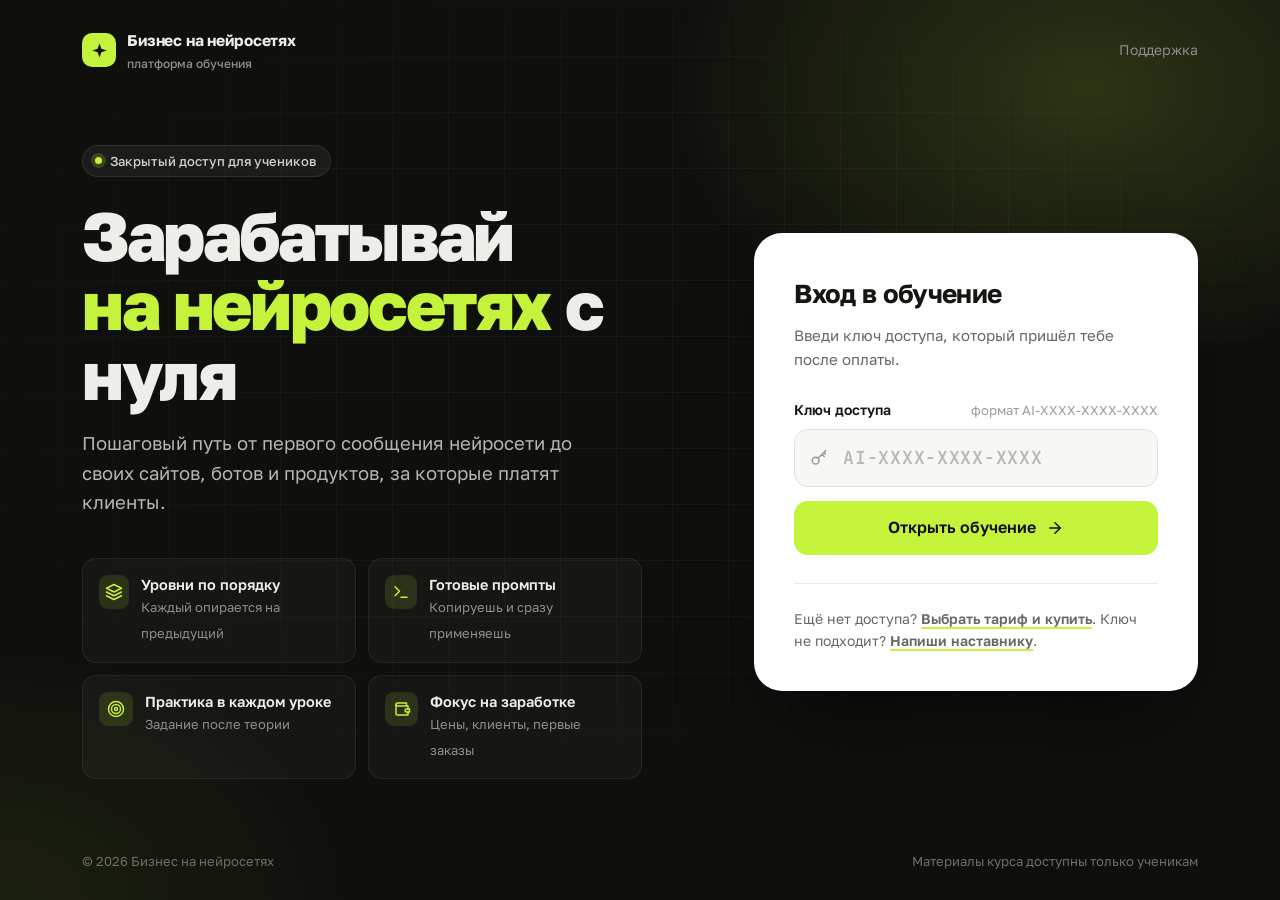
==== index.html @ 52027869 "Адрес сайта: api.ai-bizness.site, убран CNAME для GitHub Pages Co-Authored-By: Claude Sonnet 5.5 <no" ====
<!doctype html>
<html lang="ru">
<head>
<meta charset="utf-8">
<meta name="viewport" content="width=device-width, initial-scale=1, viewport-fit=cover">
<meta name="robots" content="noindex">
<meta name="description" content="Закрытая платформа обучения «Бизнес на нейросетях»">
<meta name="theme-color" content="#0F100D">
<title>Бизнес на нейросетях · обучение</title>
<link rel="icon" href="data:image/svg+xml,%3Csvg xmlns='http://www.w3.org/2000/svg' viewBox='0 0 32 32'%3E%3Crect width='32' height='32' rx='9' fill='%230F100D'/%3E%3Cpath d='M16 6l2.3 6.7L25 15l-6.7 2.3L16 24l-2.3-6.7L7 15l6.7-2.3z' fill='%23C5F23A'/%3E%3C/svg%3E">
<link rel="preconnect" href="https://fonts.googleapis.com">
<link rel="preconnect" href="https://fonts.gstatic.com" crossorigin>
<link rel="stylesheet" href="https://fonts.googleapis.com/css2?family=Golos+Text:wght@400;500;600;700;800&family=JetBrains+Mono:wght@500;700&display=swap">
<script>
  // тема до отрисовки, чтобы не было вспышки
  (function(){ var t; try { t = localStorage.getItem("theme"); } catch(e){}
    if(!t) t = matchMedia("(prefers-color-scheme: dark)").matches ? "dark" : "light";
    document.documentElement.dataset.theme = t; })();
</script>
<style>
:root{
  --bg:#F5F5F1; --surface:#FFFFFF; --surface-2:#F9F9F6; --line:#E7E6E0; --line-strong:#D3D2CA;
  --text:#151612; --muted:#676862; --faint:#9A9B94;
  --ink:#0F100D; --ink-2:#171814; --ink-3:#1F201B; --ink-line:#272822; --ink-text:#EDEEE8; --ink-muted:#8E8F88;
  --accent:#C5F23A; --accent-hover:#B4E224; --on-accent:#0F100D; --accent-soft:#EEF8CC; --accent-text:#4A6100; --bullet:#86AE0B;
  --note-bg:#FFF7DB; --note-line:#F0D36A; --note-text:#5A4300;
  --danger:#D92D20;
  --r-sm:10px; --r:14px; --r-lg:20px; --r-xl:28px;
  --shadow:0 1px 2px rgba(15,16,13,.04),0 10px 30px -12px rgba(15,16,13,.12);
  --shadow-lg:0 2px 4px rgba(15,16,13,.04),0 24px 60px -20px rgba(15,16,13,.25);
  --font:"Golos Text",system-ui,-apple-system,"Segoe UI",Roboto,sans-serif;
  --mono:"JetBrains Mono",ui-monospace,"SF Mono",Menlo,Consolas,monospace;
  --side-w:316px;
  color-scheme:light;
}
:root[data-theme="dark"]{
  --bg:#0E0F0C; --surface:#161713; --surface-2:#1B1C18; --line:#272823; --line-strong:#353630;
  --text:#ECEDE7; --muted:#A2A39B; --faint:#6F706A;
  --ink-2:#121310; --ink-3:#1A1B17;
  --accent-soft:#222A0C; --accent-text:#D2F46A; --bullet:#C5F23A;
  --note-bg:#262110; --note-line:#5C4C14; --note-text:#F0DE9C;
  --danger:#FF7B6E;
  --shadow:0 1px 2px rgba(0,0,0,.3),0 10px 30px -12px rgba(0,0,0,.5);
  --shadow-lg:0 24px 60px -20px rgba(0,0,0,.7);
  color-scheme:dark;
}
*,*::before,*::after{box-sizing:border-box}
html{-webkit-text-size-adjust:100%;scroll-behavior:smooth}
@media (prefers-reduced-motion:reduce){html{scroll-behavior:auto}*,*::before,*::after{transition:none!important;animation:none!important}}
body{margin:0;min-height:100vh;background:var(--bg);color:var(--text);font:400 16px/1.6 var(--font);-webkit-font-smoothing:antialiased;-moz-osx-font-smoothing:grayscale;text-rendering:optimizeLegibility}
a{color:inherit}
button{font:inherit;color:inherit;cursor:pointer}
svg{flex-shrink:0}
:focus-visible{outline:2px solid var(--accent);outline-offset:3px;border-radius:8px}
.hidden{display:none!important}
.sr-only{position:absolute;width:1px;height:1px;overflow:hidden;clip:rect(0 0 0 0);white-space:nowrap}

/* ---------- кнопки и чипы ---------- */
.btn{display:inline-flex;align-items:center;justify-content:center;gap:10px;min-height:48px;padding:0 22px;border-radius:12px;border:1px solid transparent;font-weight:600;font-size:15.5px;text-decoration:none;white-space:nowrap;transition:background .15s,border-color .15s,transform .15s,box-shadow .15s}
.btn:active{transform:translateY(1px)}
.btn-accent{background:var(--accent);color:var(--on-accent)}
.btn-accent:hover{background:var(--accent-hover)}
.btn-dark{background:var(--ink);color:#fff}
.btn-dark:hover{background:#25261F}
[data-theme="dark"] .btn-dark{background:var(--accent);color:var(--on-accent)}
.btn-ghost{background:transparent;border-color:var(--line-strong);color:var(--text)}
.btn-ghost:hover{border-color:var(--text)}
.btn-lg{min-height:54px;padding:0 26px;font-size:16px;border-radius:14px}
.chip{display:inline-flex;align-items:center;gap:6px;height:26px;padding:0 10px;border-radius:999px;font-size:12.5px;font-weight:600;white-space:nowrap;background:var(--surface-2);color:var(--muted);border:1px solid var(--line)}
.chip svg{width:13px;height:13px}
.chip-accent{background:var(--accent-soft);color:var(--accent-text);border-color:transparent}
.chip-dark{background:var(--ink);color:var(--ink-text);border-color:transparent}
[data-theme="dark"] .chip-dark{background:var(--ink-3);border-color:var(--line)}

/* ---------- загрузка ---------- */
.boot{position:fixed;inset:0;display:grid;place-items:center;background:var(--ink);z-index:100}
.boot-inner{display:flex;flex-direction:column;align-items:center;gap:18px;color:var(--ink-muted);font-size:14px}
.spinner{width:28px;height:28px;border-radius:50%;border:2.5px solid #2B2C26;border-top-color:var(--accent);animation:spin .8s linear infinite}
@keyframes spin{to{transform:rotate(360deg)}}

/* ---------- логотип ---------- */
.logo{display:inline-flex;align-items:center;gap:11px;text-decoration:none;color:inherit;font-weight:700;font-size:15.5px;letter-spacing:-.01em}
.logo-mark{width:34px;height:34px;border-radius:10px;background:var(--accent);color:var(--on-accent);display:grid;place-items:center}
.logo small{display:block;font-size:12px;font-weight:500;color:var(--ink-muted);letter-spacing:0;margin-top:1px}

/* ---------- вход ---------- */
.gate{min-height:100vh;min-height:100dvh;background:var(--ink);color:var(--ink-text);position:relative;overflow:hidden;display:flex;flex-direction:column}
.gate::before{content:"";position:absolute;inset:0;background:
  radial-gradient(600px 400px at 85% 10%,rgba(197,242,58,.16),transparent 70%),
  radial-gradient(500px 360px at 0% 100%,rgba(197,242,58,.07),transparent 70%);pointer-events:none}
.gate::after{content:"";position:absolute;inset:0;background-image:linear-gradient(rgba(255,255,255,.035) 1px,transparent 1px),linear-gradient(90deg,rgba(255,255,255,.035) 1px,transparent 1px);background-size:56px 56px;mask-image:radial-gradient(ellipse 80% 70% at 50% 40%,#000 30%,transparent 80%);-webkit-mask-image:radial-gradient(ellipse 80% 70% at 50% 40%,#000 30%,transparent 80%);pointer-events:none}
.gate-top,.gate-main,.gate-foot{position:relative;z-index:1;width:100%;max-width:1180px;margin:0 auto;padding-left:32px;padding-right:32px}
.gate-top{display:flex;align-items:center;justify-content:space-between;padding-top:28px}
.gate-top a.help{color:var(--ink-muted);font-size:14px;text-decoration:none}
.gate-top a.help:hover{color:var(--ink-text)}
.gate-main{flex:1;display:grid;grid-template-columns:minmax(0,1.15fr) minmax(0,.85fr);gap:72px;align-items:center;padding-top:48px;padding-bottom:48px}
.badge-live{display:inline-flex;align-items:center;gap:8px;height:32px;padding:0 14px 0 12px;border-radius:999px;background:rgba(255,255,255,.05);border:1px solid rgba(255,255,255,.09);font-size:13px;font-weight:500;color:#CFD0C9}
.badge-live i{width:7px;height:7px;border-radius:50%;background:var(--accent);box-shadow:0 0 0 4px rgba(197,242,58,.18)}
.gate h1{font-size:clamp(40px,5.6vw,68px);line-height:1.02;letter-spacing:-.035em;font-weight:800;margin:24px 0 20px}
.gate h1 em{font-style:normal;color:var(--accent)}
.gate-lead{font-size:18.5px;line-height:1.6;color:#B5B6AF;max-width:520px;margin:0 0 40px}
.features{list-style:none;margin:0;padding:0;display:grid;grid-template-columns:repeat(2,minmax(0,1fr));gap:12px;max-width:560px}
.features li{display:flex;gap:12px;align-items:flex-start;padding:16px;border-radius:var(--r);background:rgba(255,255,255,.03);border:1px solid rgba(255,255,255,.07)}
.features .fi{width:34px;height:34px;border-radius:9px;background:rgba(197,242,58,.12);color:var(--accent);display:grid;place-items:center}
.features b{display:block;font-size:14.5px;font-weight:600;color:var(--ink-text);line-height:1.35}
.features span{font-size:13px;color:var(--ink-muted);line-height:1.45}
.login-card{background:#fff;color:#151612;border-radius:var(--r-xl);padding:40px;box-shadow:0 40px 80px -30px rgba(0,0,0,.6)}
[data-theme="dark"] .login-card{background:var(--surface);color:var(--text);border:1px solid var(--line)}
.login-card h2{font-size:26px;letter-spacing:-.025em;margin:0 0 8px;font-weight:700}
.login-card > p{margin:0 0 28px;color:#676862;font-size:15px}
[data-theme="dark"] .login-card > p{color:var(--muted)}
.field-label{display:flex;justify-content:space-between;align-items:baseline;font-weight:600;font-size:14px;margin-bottom:8px}
.field-label span{font-weight:400;color:var(--faint);font-size:13px}
.key-wrap{position:relative}
.key-wrap svg{position:absolute;left:16px;top:50%;transform:translateY(-50%);color:#9A9B94;pointer-events:none}
.key-input{width:100%;height:58px;border-radius:14px;border:1.5px solid #E2E1DA;background:#F7F7F3;color:#151612;font:600 18px/1 var(--mono);letter-spacing:.04em;padding:0 16px 0 48px;text-transform:uppercase;transition:border-color .15s,box-shadow .15s,background .15s}
[data-theme="dark"] .key-input{background:var(--bg);border-color:var(--line-strong);color:var(--text)}
.key-input::placeholder{color:#B8B9B2;letter-spacing:.04em}
.key-input:focus{outline:none;border-color:#151612;background:#fff;box-shadow:0 0 0 4px rgba(197,242,58,.45)}
[data-theme="dark"] .key-input:focus{border-color:var(--accent);background:var(--bg);box-shadow:0 0 0 4px rgba(197,242,58,.15)}
.key-input[aria-invalid="true"]{border-color:var(--danger)}
.login-card .btn{width:100%;margin-top:14px}
.btn .spinner{width:18px;height:18px;border-width:2px;border-color:rgba(15,16,13,.25);border-top-color:var(--on-accent)}
.gate-error{display:flex;gap:8px;align-items:flex-start;margin-top:14px;color:var(--danger);font-size:14px;line-height:1.45}
.gate-error:empty{display:none}
.login-help{margin-top:28px;padding-top:24px;border-top:1px solid #ECEBE5;font-size:14px;color:#676862;line-height:1.55}
[data-theme="dark"] .login-help{border-color:var(--line);color:var(--muted)}
.login-help a{color:inherit;font-weight:600;text-decoration:underline;text-underline-offset:3px;text-decoration-color:var(--accent);text-decoration-thickness:2px}
.gate-foot{display:flex;justify-content:space-between;gap:16px;padding-bottom:28px;font-size:13px;color:#6E6F68}
@media (max-width:960px){
  .gate-main{display:flex;flex-direction:column;align-items:stretch;gap:0;padding-top:32px}
  .gate-intro{display:contents}
  .badge-live{align-self:flex-start}
  .gate-lead{margin-bottom:28px}
  .login-card{order:1;margin-bottom:28px}
  .features{order:2;max-width:none}
}
@media (max-width:560px){
  .gate-top,.gate-main,.gate-foot{padding-left:18px;padding-right:18px}
  .features{grid-template-columns:1fr}
  .login-card{padding:28px 22px;border-radius:22px}
  .gate-foot{flex-direction:column;gap:4px}
}

/* ---------- приложение ---------- */
.app{display:flex;min-height:100vh}
.side{width:var(--side-w);flex-shrink:0;background:var(--ink);color:var(--ink-text);position:sticky;top:0;height:100vh;height:100dvh;display:flex;flex-direction:column;border-right:1px solid transparent}
[data-theme="dark"] .side{background:var(--ink-2);border-right-color:var(--line)}
.side-top{padding:22px 20px 18px}
.side-scroll{flex:1;overflow-y:auto;padding:4px 12px 20px;scrollbar-width:thin;scrollbar-color:#2C2D27 transparent}
.side-foot{padding:14px 16px;border-top:1px solid var(--ink-line);display:flex;gap:8px}
.me{display:flex;align-items:center;gap:12px;margin-top:22px;padding:12px;border-radius:var(--r);background:rgba(255,255,255,.04);border:1px solid var(--ink-line)}
.avatar{width:40px;height:40px;border-radius:50%;background:linear-gradient(135deg,#D8F86A,#9BCB12);color:#0F100D;display:grid;place-items:center;font-weight:700;font-size:15px}
.me-name{font-weight:600;font-size:14.5px;line-height:1.3;overflow:hidden;text-overflow:ellipsis;white-space:nowrap}
.me-tariff{font-size:12.5px;color:var(--ink-muted)}
.me > div{min-width:0}
.prog{margin-top:16px;padding:0 2px}
.prog-row{display:flex;justify-content:space-between;font-size:13px;color:var(--ink-muted);margin-bottom:8px}
.prog-row b{color:var(--ink-text);font-weight:600}
.bar{height:6px;border-radius:6px;background:#262722;overflow:hidden}
.bar > span{display:block;height:100%;width:0;border-radius:6px;background:var(--accent);transition:width .5s cubic-bezier(.2,.8,.2,1)}
.side-label{font-size:11.5px;font-weight:600;letter-spacing:.08em;text-transform:uppercase;color:#6E6F68;padding:14px 10px 8px}
.lvl + .lvl{margin-top:2px}
.lvl-head{display:flex;align-items:center;gap:12px;width:100%;border:0;background:none;color:var(--ink-text);text-align:left;padding:9px 10px;border-radius:12px}
.lvl-head:hover{background:rgba(255,255,255,.04)}
.lvl-badge{width:30px;height:30px;border-radius:9px;display:grid;place-items:center;font-weight:700;font-size:14px;background:#22231E;color:var(--ink-text)}
.lvl.is-active .lvl-badge{background:var(--accent);color:var(--on-accent)}
.lvl.is-done .lvl-badge{background:rgba(197,242,58,.14);color:var(--accent)}
.lvl.is-muted .lvl-badge{color:#6E6F68}
.lvl-info{flex:1;min-width:0}
.lvl-name{display:block;font-size:14.5px;font-weight:600;line-height:1.3}
.lvl.is-muted .lvl-name{color:#A4A59E}
.lvl-meta{display:flex;align-items:center;gap:5px;font-size:12px;color:#7A7B74;margin-top:1px}
.lvl-meta svg{width:12px;height:12px}
.chev{color:#5F605A;transition:transform .2s}
.lvl.is-open .chev{transform:rotate(90deg)}
.lessons{list-style:none;margin:2px 0 8px;padding:0 0 0 25px;display:none;position:relative}
.lvl.is-open .lessons{display:block}
.lessons::before{content:"";position:absolute;left:24px;top:6px;bottom:6px;width:1px;background:var(--ink-line)}
.les{display:flex;align-items:flex-start;gap:10px;padding:8px 10px 8px 0;border-radius:10px;text-decoration:none;font-size:13.5px;line-height:1.4;color:#A4A59E;position:relative}
a.les:hover{color:var(--ink-text);background:rgba(255,255,255,.04)}
.les-ico{width:20px;height:20px;flex-shrink:0;border-radius:50%;display:grid;place-items:center;background:var(--ink);border:1.5px solid #3A3B35;margin-top:-1px;position:relative;z-index:1}
[data-theme="dark"] .les-ico{background:var(--ink-2)}
.les-ico svg{width:11px;height:11px}
.les.done .les-ico{background:var(--accent);border-color:var(--accent);color:var(--on-accent)}
.les.current{color:#fff;background:rgba(197,242,58,.09)}
.les.current .les-ico{border-color:var(--accent);box-shadow:0 0 0 3px rgba(197,242,58,.18)}
.les.current:not(.done) .les-ico::after{content:"";width:6px;height:6px;border-radius:50%;background:var(--accent)}
.les.locked .les-ico,.les.soon .les-ico{border-color:transparent;background:transparent;color:#5F605A}
.les.soon{color:#61625C;cursor:default}
.les-num{color:#6E6F68;font-variant-numeric:tabular-nums;margin-right:4px}
.les.current .les-num{color:var(--accent)}
.les small{display:block;font-size:11.5px;color:#6E6F68;margin-top:1px}
.icon-btn{display:inline-flex;align-items:center;justify-content:center;gap:8px;height:40px;padding:0 14px;border-radius:10px;border:1px solid var(--ink-line);background:none;color:#B5B6AF;font-size:13.5px;font-weight:500}
.icon-btn:hover{color:#fff;border-color:#3A3B35;background:rgba(255,255,255,.03)}
.side-foot .icon-btn:last-child{flex:1}

main{flex:1;min-width:0;display:flex;flex-direction:column}
.topbar{position:sticky;top:0;z-index:15;height:64px;display:flex;align-items:center;gap:14px;padding:0 32px;background:color-mix(in srgb,var(--bg) 82%,transparent);backdrop-filter:saturate(1.6) blur(14px);-webkit-backdrop-filter:saturate(1.6) blur(14px);border-bottom:1px solid var(--line)}
.crumbs{display:flex;align-items:center;gap:8px;font-size:14px;color:var(--muted);min-width:0;overflow:hidden;white-space:nowrap}
.crumbs a{text-decoration:none}
.crumbs a:hover{color:var(--text)}
.crumbs .sep{color:var(--line-strong)}
.crumbs .cur{color:var(--text);font-weight:600;overflow:hidden;text-overflow:ellipsis}
.top-right{margin-left:auto;display:flex;align-items:center;gap:10px}
.menu-btn{display:none;align-items:center;gap:8px;height:40px;padding:0 14px;border-radius:10px;border:1px solid var(--line-strong);background:var(--surface);font-size:14px;font-weight:600}
.top-prog{display:none;font-size:13px;color:var(--muted);font-weight:500}
.read-bar{position:absolute;left:0;bottom:-1px;height:2px;width:0;background:var(--accent);transition:width .1s linear}
.view{width:100%;max-width:880px;margin:0 auto;padding:44px 40px 96px;outline:none;animation:fade .35s ease both}
@keyframes fade{from{opacity:0;transform:translateY(6px)}to{opacity:1;transform:none}}
.scrim{position:fixed;inset:0;background:rgba(10,11,8,.55);z-index:25;backdrop-filter:blur(2px);animation:fadein .2s}
@keyframes fadein{from{opacity:0}}
@media (max-width:1000px){
  .side{position:fixed;inset:0 auto 0 0;z-index:30;width:min(var(--side-w),88vw);transform:translateX(-102%);transition:transform .28s cubic-bezier(.2,.8,.2,1);box-shadow:var(--shadow-lg)}
  .side.open{transform:none}
  .menu-btn{display:inline-flex}
  .top-prog{display:block}
  .crumbs{display:none}
  .topbar{padding:0 18px}
  .view{padding:28px 20px 80px}
}

/* ---------- главная ---------- */
.hero{position:relative;overflow:hidden;background:var(--ink);color:var(--ink-text);border-radius:var(--r-xl);padding:40px;display:grid;grid-template-columns:minmax(0,1fr) auto;gap:32px;align-items:center}
[data-theme="dark"] .hero{background:var(--surface);border:1px solid var(--line)}
.hero::before{content:"";position:absolute;right:-120px;top:-160px;width:460px;height:460px;border-radius:50%;background:radial-gradient(closest-side,rgba(197,242,58,.22),transparent);pointer-events:none}
.hero > *{position:relative}
.hero .chip{background:rgba(197,242,58,.12);color:var(--accent);border-color:transparent}
.hero h1{font-size:clamp(32px,4.4vw,46px);line-height:1.08;letter-spacing:-.035em;font-weight:800;margin:18px 0 12px}
.hero p{margin:0 0 28px;color:#B5B6AF;font-size:16.5px;max-width:480px}
[data-theme="dark"] .hero p{color:var(--muted)}
.hero-next{margin-top:14px;font-size:13.5px;color:var(--ink-muted)}
.hero-next b{color:var(--ink-text);font-weight:600}
.ring{position:relative;width:164px;height:164px}
.ring svg{transform:rotate(-90deg)}
.ring-track{stroke:#262722}
[data-theme="dark"] .ring-track{stroke:var(--line)}
.ring-val{stroke:var(--accent);transition:stroke-dashoffset .8s cubic-bezier(.2,.8,.2,1)}
.ring-txt{position:absolute;inset:0;display:grid;place-content:center;text-align:center}
.ring-txt b{font-size:38px;font-weight:800;letter-spacing:-.04em;line-height:1}
.ring-txt span{font-size:12.5px;color:var(--ink-muted);margin-top:6px}
.stats{display:grid;grid-template-columns:repeat(3,minmax(0,1fr));gap:14px;margin-top:16px}
.stat{background:var(--surface);border:1px solid var(--line);border-radius:var(--r-lg);padding:18px 20px}
.stat b{display:block;font-size:26px;font-weight:700;letter-spacing:-.03em;line-height:1.1;font-variant-numeric:tabular-nums}
.stat span{font-size:13.5px;color:var(--muted)}
.sec-head{display:flex;align-items:flex-end;justify-content:space-between;gap:16px;margin:52px 0 18px}
.sec-head h2{font-size:24px;letter-spacing:-.025em;margin:0;font-weight:700}
.sec-head p{margin:4px 0 0;color:var(--muted);font-size:14.5px}
.levels{display:grid;gap:12px}
.lcard{display:grid;grid-template-columns:auto minmax(0,1fr) auto;gap:20px;align-items:center;padding:20px 22px;border-radius:var(--r-lg);background:var(--surface);border:1px solid var(--line);text-decoration:none;color:inherit;transition:border-color .15s,box-shadow .2s,transform .2s}
a.lcard:hover{border-color:var(--line-strong);box-shadow:var(--shadow);transform:translateY(-1px)}
.lcard-num{width:52px;height:52px;border-radius:14px;display:grid;place-items:center;font-size:21px;font-weight:800;background:var(--surface-2);border:1px solid var(--line);color:var(--muted)}
.lcard.is-open .lcard-num{background:var(--ink);color:var(--accent);border-color:var(--ink)}
[data-theme="dark"] .lcard.is-open .lcard-num{background:var(--accent);color:var(--on-accent);border-color:var(--accent)}
.lcard.is-done .lcard-num{background:var(--accent-soft);color:var(--accent-text);border-color:transparent}
.lcard-top{display:flex;align-items:center;flex-wrap:wrap;gap:8px 12px}
.lcard h3{margin:0;font-size:17.5px;letter-spacing:-.015em;font-weight:700}
.lcard p{margin:3px 0 0;color:var(--muted);font-size:14.5px;line-height:1.5}
.lcard-foot{display:flex;align-items:center;gap:12px;margin-top:12px;font-size:12.5px;color:var(--faint);font-variant-numeric:tabular-nums}
.mini{flex:1;max-width:220px;height:5px;border-radius:5px;background:var(--line);overflow:hidden}
.mini span{display:block;height:100%;background:var(--accent);border-radius:5px}
.lcard-go{width:38px;height:38px;border-radius:50%;display:grid;place-items:center;border:1px solid var(--line);color:var(--muted);transition:all .15s}
a.lcard:hover .lcard-go{background:var(--ink);color:#fff;border-color:var(--ink)}
[data-theme="dark"] a.lcard:hover .lcard-go{background:var(--accent);color:var(--on-accent);border-color:var(--accent)}
.lcard.is-muted{background:transparent}
.lcard.is-muted h3{color:var(--muted)}
.upsell{margin-top:28px;display:flex;align-items:center;justify-content:space-between;gap:24px;padding:26px 28px;border-radius:var(--r-lg);background:var(--accent);color:var(--on-accent)}
.upsell h3{margin:0 0 4px;font-size:19px;letter-spacing:-.02em}
.upsell p{margin:0;font-size:14.5px;opacity:.78;max-width:520px}
.upsell .btn{background:var(--ink);color:#fff}
.upsell .btn:hover{background:#25261F}
@media (max-width:700px){
  .hero{grid-template-columns:1fr;padding:28px 24px;border-radius:22px}
  .ring{width:120px;height:120px;order:-1}
  .ring-txt b{font-size:28px}
  .hero .btn{width:100%}
  .stats{grid-template-columns:1fr 1fr 1fr;gap:8px}
  .stat{padding:14px}
  .stat b{font-size:20px}
  .stat span{font-size:12px}
  .lcard{grid-template-columns:auto minmax(0,1fr);gap:14px;padding:16px}
  .lcard-num{width:42px;height:42px;font-size:17px;border-radius:12px}
  .lcard-go{display:none}
  .upsell{flex-direction:column;align-items:flex-start;padding:22px}
}

/* ---------- урок ---------- */
.l-head{margin-bottom:40px;padding-bottom:32px;border-bottom:1px solid var(--line)}
.l-kicker{display:flex;flex-wrap:wrap;align-items:center;gap:10px;font-size:14px;color:var(--muted)}
.l-num{display:inline-flex;align-items:center;height:30px;padding:0 12px;border-radius:8px;background:var(--ink);color:var(--accent);font:700 14px/1 var(--mono);letter-spacing:.02em}
[data-theme="dark"] .l-num{background:var(--accent);color:var(--on-accent)}
.l-head h1{font-size:clamp(32px,4.6vw,50px);line-height:1.08;letter-spacing:-.035em;font-weight:800;margin:18px 0 20px;text-wrap:balance}
.l-meta{display:flex;flex-wrap:wrap;gap:8px}
.prose{font-size:17.5px;line-height:1.75;color:var(--text)}
.prose > p{margin:0 0 20px}
.prose > p:first-child{font-size:20px;line-height:1.6;color:var(--text);letter-spacing:-.005em}
.prose h2{font-size:25px;line-height:1.3;letter-spacing:-.025em;font-weight:700;margin:52px 0 16px}
.prose b,.prose strong{font-weight:650}
.prose ul:not(.prices),.prose ol{list-style:none;margin:0 0 22px;padding:0}
.prose ul:not(.prices) > li{position:relative;padding-left:28px;margin:0 0 10px}
.prose ul:not(.prices) > li::before{content:"";position:absolute;left:8px;top:.72em;width:7px;height:7px;border-radius:50%;background:var(--bullet)}
.prose ol{counter-reset:o}
.prose ol > li{position:relative;padding-left:42px;margin:0 0 12px;counter-increment:o;min-height:28px}
.prose ol > li::before{content:counter(o);position:absolute;left:0;top:1px;width:28px;height:28px;border-radius:8px;display:grid;place-items:center;background:var(--surface);border:1px solid var(--line);font-size:13px;font-weight:700;line-height:1;color:var(--text)}
.prose .prompt{background:var(--surface);border:1px solid var(--line);border-radius:var(--r-lg);margin:0 0 20px;overflow:hidden;box-shadow:0 1px 2px rgba(15,16,13,.03)}
.prose .prompt-top{display:flex;justify-content:space-between;align-items:center;gap:12px;padding:10px 12px 10px 18px;background:var(--surface-2);border-bottom:1px solid var(--line)}
.prose .prompt-label{display:inline-flex;align-items:center;gap:8px;font-size:13px;font-weight:600;color:var(--muted);text-transform:uppercase;letter-spacing:.06em}
.prose .prompt-label::before{content:"";width:8px;height:8px;border-radius:2px;background:var(--accent);box-shadow:0 0 0 3px var(--accent-soft)}
.prose .copy{display:inline-flex;align-items:center;gap:6px;height:32px;padding:0 12px;border-radius:8px;border:1px solid var(--line);background:var(--surface);font-size:13px;font-weight:600;color:var(--text);transition:border-color .15s}
.prose .copy:hover{border-color:var(--text)}
.prose .copy::before{content:"";width:14px;height:14px;background:currentColor;-webkit-mask:var(--i-copy) center/contain no-repeat;mask:var(--i-copy) center/contain no-repeat}
.prose .prompt-text{margin:0;padding:18px 20px;font-size:16.5px;line-height:1.65;font-weight:500}
:root{--i-copy:url("data:image/svg+xml,%3Csvg xmlns='http://www.w3.org/2000/svg' viewBox='0 0 24 24' fill='none' stroke='%23000' stroke-width='2' stroke-linecap='round' stroke-linejoin='round'%3E%3Crect x='9' y='9' width='12' height='12' rx='2'/%3E%3Cpath d='M5 15H4a2 2 0 0 1-2-2V4a2 2 0 0 1 2-2h9a2 2 0 0 1 2 2v1'/%3E%3C/svg%3E");
  --i-bulb:url("data:image/svg+xml,%3Csvg xmlns='http://www.w3.org/2000/svg' viewBox='0 0 24 24' fill='none' stroke='%23000' stroke-width='2' stroke-linecap='round' stroke-linejoin='round'%3E%3Cpath d='M9 18h6M10 22h4M12 2a7 7 0 0 0-4 12.7c.6.5 1 1.2 1 2.3h6c0-1.1.4-1.8 1-2.3A7 7 0 0 0 12 2z'/%3E%3C/svg%3E");
  --i-target:url("data:image/svg+xml,%3Csvg xmlns='http://www.w3.org/2000/svg' viewBox='0 0 24 24' fill='none' stroke='%23000' stroke-width='2' stroke-linecap='round' stroke-linejoin='round'%3E%3Ccircle cx='12' cy='12' r='10'/%3E%3Ccircle cx='12' cy='12' r='6'/%3E%3Ccircle cx='12' cy='12' r='2'/%3E%3C/svg%3E");
  --i-list:url("data:image/svg+xml,%3Csvg xmlns='http://www.w3.org/2000/svg' viewBox='0 0 24 24' fill='none' stroke='%23000' stroke-width='2' stroke-linecap='round' stroke-linejoin='round'%3E%3Cpath d='M9 11l3 3L22 4'/%3E%3Cpath d='M21 12v7a2 2 0 0 1-2 2H5a2 2 0 0 1-2-2V5a2 2 0 0 1 2-2h11'/%3E%3C/svg%3E")}
.prose .note{position:relative;background:var(--note-bg);color:var(--note-text);border:1px solid var(--note-line);border-radius:var(--r);padding:16px 20px 16px 52px;margin:0 0 22px;font-size:16px;line-height:1.6}
.prose .note::before{content:"";position:absolute;left:18px;top:18px;width:20px;height:20px;background:currentColor;-webkit-mask:var(--i-bulb) center/contain no-repeat;mask:var(--i-bulb) center/contain no-repeat}
.prose .note p:last-child{margin-bottom:0}
.prose .summary{background:var(--surface);border:1px solid var(--line);border-radius:var(--r-lg);padding:26px 28px;margin:44px 0 0;box-shadow:inset 4px 0 0 var(--accent)}
.prose .summary h2,.prose .task h2{display:flex;align-items:center;gap:10px;margin:0 0 14px;font-size:20px}
.prose .summary h2::before,.prose .task h2::before{content:"";width:22px;height:22px;background:currentColor;-webkit-mask:var(--i-list) center/contain no-repeat;mask:var(--i-list) center/contain no-repeat}
.prose .summary > :last-child{margin-bottom:0}
.prose .task{background:var(--ink);color:#E6E7E1;border-radius:var(--r-lg);padding:28px 30px;margin:44px 0 0;position:relative;overflow:hidden}
[data-theme="dark"] .prose .task{background:var(--surface);border:1px solid var(--line)}
.prose .task::after{content:"";position:absolute;right:-60px;bottom:-80px;width:220px;height:220px;border-radius:50%;background:radial-gradient(closest-side,rgba(197,242,58,.16),transparent);pointer-events:none}
.prose .task h2{color:var(--accent)}
.prose .task h2::before{-webkit-mask-image:var(--i-target);mask-image:var(--i-target)}
.prose .task p{margin:0;font-size:16.5px;position:relative}
.prose .task p + p{margin-top:12px}
.prose .prices{list-style:none;padding:0;margin:0 0 20px;background:var(--surface);border:1px solid var(--line);border-radius:var(--r-lg);overflow:hidden}
.prose .prices li{display:flex;justify-content:space-between;align-items:center;gap:16px;padding:14px 20px;margin:0;font-size:16px}
.prose .prices li + li{border-top:1px solid var(--line)}
.prose .prices b{font-weight:700;font-size:16.5px;white-space:nowrap;font-variant-numeric:tabular-nums;letter-spacing:-.01em}
.prose .total{display:flex;justify-content:space-between;align-items:center;gap:16px;background:var(--accent);color:var(--on-accent);border-radius:var(--r-lg);padding:18px 22px;margin:-8px 0 22px;font-weight:600}
.prose .total b{font-size:28px;font-weight:800;letter-spacing:-.03em;white-space:nowrap}
.prose .intro{background:var(--surface);border:1px solid var(--line);border-radius:var(--r);padding:16px 20px;margin:0 0 28px;font-size:16px;line-height:1.6;color:var(--muted)}
.prose .intro b{color:var(--text)}
.prose a{color:inherit;text-decoration:underline;text-decoration-color:var(--bullet);text-decoration-thickness:2px;text-underline-offset:3px}
.prose a:hover{text-decoration-color:var(--text)}
.prose li > ul,.prose li > ol{margin:10px 0 0}
.prose .shot:not(.ok){display:none}
.prose .shot{margin:8px 0 24px;border:1px solid var(--line);border-radius:var(--r-lg);overflow:hidden;background:var(--surface)}
.prose .shot img{display:block;width:100%;height:auto}
.prose .shot figcaption{padding:10px 16px;font-size:13.5px;color:var(--muted);border-top:1px solid var(--line)}
.prose .tbl{overflow-x:auto;margin:0 0 22px;border:1px solid var(--line);border-radius:var(--r-lg);background:var(--surface)}
.prose .tbl table{width:100%;border-collapse:collapse;font-size:15.5px}
.prose .tbl th,.prose .tbl td{text-align:left;padding:12px 16px;border-bottom:1px solid var(--line);vertical-align:top}
.prose .tbl th{font-size:13px;font-weight:600;color:var(--muted);text-transform:uppercase;letter-spacing:.05em;background:var(--surface-2)}
.prose .tbl tr:last-child td{border-bottom:0}
.prose .tbl td:last-child{white-space:nowrap;font-weight:700}
.prose .material{display:flex;align-items:center;gap:16px;margin:36px 0 0;padding:18px 20px;border-radius:var(--r-lg);background:var(--accent-soft);border:1px solid transparent}
[data-theme="dark"] .prose .material{border-color:#34401A}
.prose .material-ico{width:44px;height:44px;flex-shrink:0;border-radius:12px;background:var(--accent);color:var(--on-accent);display:grid;place-items:center}
.prose .material-ico::before{content:"";width:20px;height:20px;background:currentColor;-webkit-mask:var(--i-dl) center/contain no-repeat;mask:var(--i-dl) center/contain no-repeat}
.prose .material-info{flex:1;min-width:0}
.prose .material-info b{display:block;font-size:16px;line-height:1.35}
.prose .material-info span{display:block;font-size:14px;line-height:1.5;color:var(--muted);margin-top:2px}
.prose .dl{flex-shrink:0;height:42px;padding:0 18px;border-radius:10px;border:0;background:var(--ink);color:#fff;font-size:14.5px;font-weight:600}
.prose .dl:hover{background:#25261F}
[data-theme="dark"] .prose .dl{background:var(--accent);color:var(--on-accent)}
.prose .dl:disabled{opacity:.6;cursor:wait}
.prose .material + .task{margin-top:14px}
:root{--i-dl:url("data:image/svg+xml,%3Csvg xmlns='http://www.w3.org/2000/svg' viewBox='0 0 24 24' fill='none' stroke='%23000' stroke-width='2' stroke-linecap='round' stroke-linejoin='round'%3E%3Cpath d='M21 15v4a2 2 0 0 1-2 2H5a2 2 0 0 1-2-2v-4'/%3E%3Cpolyline points='7 10 12 15 17 10'/%3E%3Cline x1='12' y1='15' x2='12' y2='3'/%3E%3C/svg%3E")}
@media (max-width:600px){
  .prose .material{flex-wrap:wrap}
  .prose .dl{width:100%}
}
.l-done{margin-top:56px;display:flex;align-items:center;justify-content:space-between;gap:20px;padding:24px 26px;border-radius:var(--r-lg);background:var(--surface);border:1px solid var(--line)}
.l-done h3{margin:0 0 2px;font-size:17px;letter-spacing:-.015em}
.l-done p{margin:0;color:var(--muted);font-size:14.5px}
.done-btn[aria-pressed="true"]{background:var(--accent-soft);color:var(--accent-text);border-color:transparent}
.pager{display:grid;grid-template-columns:1fr 1fr;gap:12px;margin-top:14px}
.pager a{display:flex;flex-direction:column;gap:4px;padding:18px 20px;border-radius:var(--r-lg);border:1px solid var(--line);text-decoration:none;transition:border-color .15s,box-shadow .2s}
.pager a:hover{border-color:var(--line-strong);box-shadow:var(--shadow)}
.pager small{display:flex;align-items:center;gap:6px;font-size:13px;color:var(--muted)}
.pager span{font-weight:600;font-size:15.5px;line-height:1.4;letter-spacing:-.01em}
.pager .next{text-align:right;align-items:flex-end;grid-column:2}
.pager .next.primary{background:var(--ink);border-color:var(--ink);color:#fff}
.pager .next.primary small{color:var(--accent)}
[data-theme="dark"] .pager .next.primary{background:var(--accent);border-color:var(--accent);color:var(--on-accent)}
[data-theme="dark"] .pager .next.primary small{color:var(--on-accent);opacity:.7}
@media (max-width:600px){
  .prose{font-size:17px}
  .prose > p:first-child{font-size:18.5px}
  .prose h2{font-size:22px;margin-top:40px}
  .prose .task,.prose .summary{padding:22px}
  .prose .prices li{padding:12px 16px;font-size:15px}
  .prose .total b{font-size:23px}
  .l-done{flex-direction:column;align-items:stretch}
  .pager{grid-template-columns:1fr}
  .pager .next{grid-column:auto;order:-1}
}

/* ---------- закрытый урок ---------- */
.locked{max-width:620px;margin:24px auto 0;text-align:center}
.locked-ico{width:72px;height:72px;border-radius:22px;margin:0 auto 24px;display:grid;place-items:center;background:var(--ink);color:var(--accent);box-shadow:0 20px 40px -18px rgba(15,16,13,.5)}
[data-theme="dark"] .locked-ico{background:var(--surface);border:1px solid var(--line)}
.locked h1{font-size:clamp(28px,4vw,38px);line-height:1.12;letter-spacing:-.03em;margin:14px 0 14px;font-weight:800;text-wrap:balance}
.locked > p{color:var(--muted);font-size:16.5px;margin:0 auto 28px;max-width:500px}
.locked-list{text-align:left;background:var(--surface);border:1px solid var(--line);border-radius:var(--r-lg);padding:22px 24px;margin:0 0 28px}
.locked-list h4{margin:0 0 12px;font-size:13px;text-transform:uppercase;letter-spacing:.07em;color:var(--muted);font-weight:600}
.locked-list ul{list-style:none;margin:0;padding:0;display:grid;gap:10px}
.locked-list li{display:flex;gap:10px;align-items:flex-start;font-size:15px;line-height:1.45}
.locked-list li svg{color:var(--bullet);margin-top:3px}
.locked-actions{display:flex;justify-content:center;flex-wrap:wrap;gap:10px}

/* ---------- окно повышения тарифа ---------- */
.modal{position:fixed;inset:0;z-index:50;display:grid;place-items:center;padding:20px;background:rgba(10,11,8,.6);backdrop-filter:blur(3px);animation:fadein .2s}
.modal-box{position:relative;width:100%;max-width:520px;max-height:calc(100dvh - 40px);overflow-y:auto;background:var(--surface);color:var(--text);border:1px solid var(--line);border-radius:var(--r-xl);padding:32px;box-shadow:var(--shadow-lg);animation:pop .25s cubic-bezier(.2,.8,.2,1)}
@keyframes pop{from{opacity:0;transform:translateY(10px) scale(.98)}}
.modal-x{position:absolute;right:16px;top:16px;width:36px;height:36px;border-radius:10px;border:1px solid var(--line);background:var(--surface);color:var(--muted);display:grid;place-items:center}
.modal-x:hover{color:var(--text);border-color:var(--line-strong)}
.modal-box h2{font-size:26px;letter-spacing:-.03em;margin:14px 0 8px;font-weight:800}
.modal-lead{margin:0 0 22px;color:var(--muted);font-size:15px}
.up-list{display:grid;gap:10px}
.up-opt{position:relative;display:flex;align-items:center;gap:14px;padding:16px 18px;border-radius:16px;border:1.5px solid var(--line);cursor:pointer;transition:border-color .15s,background .15s}
.up-opt:hover{border-color:var(--line-strong)}
.up-opt input{position:absolute;opacity:0;pointer-events:none}
.up-radio{width:20px;height:20px;border-radius:50%;border:1.5px solid var(--line-strong);display:grid;place-items:center;flex-shrink:0}
.up-opt:has(input:checked){border-color:var(--text);background:var(--surface-2)}
.up-opt:has(input:checked) .up-radio{border-color:var(--text);background:var(--text)}
.up-opt:has(input:checked) .up-radio::after{content:"";width:7px;height:7px;border-radius:50%;background:var(--surface)}
.up-opt:has(input:focus-visible){outline:2px solid var(--accent);outline-offset:2px}
.up-info{flex:1;min-width:0}
.up-info b{display:block;font-size:16px}
.up-info span{display:block;font-size:13.5px;color:var(--muted);line-height:1.45}
.up-price{text-align:right;white-space:nowrap}
.up-price b{display:block;font-size:17px;letter-spacing:-.01em}
.up-price span{font-size:12.5px;color:var(--faint)}
.up-total{display:flex;justify-content:space-between;align-items:center;margin:20px 0 16px;padding:16px 20px;border-radius:16px;background:var(--accent);color:var(--on-accent);font-weight:600}
.up-total b{font-size:28px;font-weight:800;letter-spacing:-.03em}
.up-pay{width:100%}
.up-note{margin:14px 0 0;font-size:13px;line-height:1.55;color:var(--muted);text-align:center}
@media (max-width:560px){.modal{padding:0;place-items:end stretch}.modal-box{border-radius:22px 22px 0 0;padding:26px 20px calc(20px + env(safe-area-inset-bottom,0px));max-height:92dvh}}

/* ---------- уведомление ---------- */
.toast{position:fixed;left:50%;bottom:calc(24px + env(safe-area-inset-bottom,0px));transform:translate(-50%,12px);display:flex;align-items:center;gap:10px;background:var(--ink);color:#fff;padding:12px 18px 12px 14px;border-radius:12px;font-size:14.5px;font-weight:500;box-shadow:var(--shadow-lg);opacity:0;pointer-events:none;transition:opacity .2s,transform .2s;z-index:60}
[data-theme="dark"] .toast{background:#24251F;border:1px solid var(--line-strong)}
.toast.show{opacity:1;transform:translate(-50%,0)}
.toast i{width:22px;height:22px;border-radius:50%;background:var(--accent);color:var(--on-accent);display:grid;place-items:center}
</style>
<script src="config.js?v=10"></script>
</head>
<body>

<div class="boot" id="boot"><div class="boot-inner"><div class="spinner"></div>Загружаем обучение…</div></div>

<section class="gate hidden" id="gate">
  <header class="gate-top">
    <div class="logo"><span class="logo-mark" data-icon="spark"></span><span>Бизнес на нейросетях<small>платформа обучения</small></span></div>
    <a class="help contact-link" href="#" target="_blank" rel="noopener">Поддержка</a>
  </header>
  <div class="gate-main">
    <div class="gate-intro">
      <span class="badge-live"><i></i>Закрытый доступ для учеников</span>
      <h1>Зарабатывай <em>на&nbsp;нейросетях</em> с нуля</h1>
      <p class="gate-lead">Пошаговый путь от первого сообщения нейросети до своих сайтов, ботов и продуктов, за которые платят клиенты.</p>
      <ul class="features">
        <li><span class="fi" data-icon="layers"></span><div><b>Уровни по порядку</b><span>Каждый опирается на предыдущий</span></div></li>
        <li><span class="fi" data-icon="terminal"></span><div><b>Готовые промпты</b><span>Копируешь и сразу применяешь</span></div></li>
        <li><span class="fi" data-icon="target"></span><div><b>Практика в каждом уроке</b><span>Задание после теории</span></div></li>
        <li><span class="fi" data-icon="wallet"></span><div><b>Фокус на заработке</b><span>Цены, клиенты, первые заказы</span></div></li>
      </ul>
    </div>
    <div class="login-card">
      <h2>Вход в обучение</h2>
      <p>Введи ключ доступа, который пришёл тебе после оплаты.</p>
      <form id="keyForm" novalidate>
        <label class="field-label" for="keyInput">Ключ доступа <span>формат AI-XXXX-XXXX-XXXX</span></label>
        <div class="key-wrap">
          <span data-icon="key"></span>
          <input class="key-input" id="keyInput" autocomplete="off" autocapitalize="characters" spellcheck="false" placeholder="AI-XXXX-XXXX-XXXX" maxlength="40" aria-describedby="gateError">
        </div>
        <button class="btn btn-accent btn-lg" id="keyBtn" type="submit">Открыть обучение</button>
        <div class="gate-error" id="gateError" role="alert"></div>
      </form>
      <div class="login-help">Ещё нет доступа? <a href="buy.html">Выбрать тариф и купить</a>. Ключ не подходит? <a class="contact-link" href="#" target="_blank" rel="noopener">Напиши наставнику</a>.</div>
    </div>
  </div>
  <footer class="gate-foot"><span>© <span id="year"></span> Бизнес на нейросетях</span><span>Материалы курса доступны только ученикам</span></footer>
</section>

<div class="app hidden" id="app">
  <aside class="side" id="side" aria-label="Программа курса">
    <div class="side-top">
      <a class="logo" href="#"><span class="logo-mark" data-icon="spark"></span><span>Бизнес на нейросетях<small>платформа обучения</small></span></a>
      <div class="me"><span class="avatar" id="avatar"></span><div><div class="me-name" id="meName"></div><div class="me-tariff" id="meTariff"></div></div></div>
      <div class="prog"><div class="prog-row"><span>Прогресс курса</span><b id="progText"></b></div><div class="bar"><span id="progBar"></span></div></div>
    </div>
    <div class="side-scroll">
      <div class="side-label">Программа</div>
      <nav id="nav"></nav>
    </div>
    <div class="side-foot">
      <button class="icon-btn theme-btn" type="button" aria-label="Сменить тему"></button>
      <button class="icon-btn" id="logoutBtn" type="button"><span data-icon="logout"></span>Выйти</button>
    </div>
  </aside>
  <main>
    <div class="topbar">
      <button class="menu-btn" id="menuBtn" aria-controls="side" aria-expanded="false"><span data-icon="menu"></span>Уроки</button>
      <nav class="crumbs" id="crumbs" aria-label="Навигация"></nav>
      <div class="top-right"><span class="top-prog" id="topProg"></span></div>
      <div class="read-bar" id="readBar"></div>
    </div>
    <div class="view" id="view" tabindex="-1"></div>
  </main>
</div>
<div class="modal hidden" id="upModal" role="dialog" aria-modal="true" aria-labelledby="upTitle">
  <div class="modal-box">
    <button class="modal-x" type="button" data-close aria-label="Закрыть"></button>
    <span class="chip chip-accent" id="upNow"></span>
    <h2 id="upTitle">Повышение тарифа</h2>
    <p class="modal-lead">Выбери тариф. Ты доплачиваешь только разницу, ключ остаётся тем же.</p>
    <div class="up-list" id="upList" role="radiogroup" aria-label="Новый тариф"></div>
    <div class="up-total"><span>К доплате</span><b id="upSum"></b></div>
    <a class="btn btn-accent btn-lg up-pay" id="upPay" href="#" target="_blank" rel="noopener"></a>
    <p class="up-note">Откроется чат с наставником в Telegram с готовым сообщением. Отправь его и оплати доплату по реквизитам наставника: уроки откроются сразу после подтверждения.</p>
  </div>
</div>
<div class="toast" id="toast" role="status" aria-live="polite"></div>

<script>
const API = (window.CONFIG && CONFIG.API_URL || "").replace(/\/$/, "");
const CONTACT = (window.CONFIG && CONFIG.CONTACT_URL) || "#";
const $ = id => document.getElementById(id);
const store = {
  get(k){ try { return localStorage.getItem(k); } catch(e){ return null; } },
  set(k,v){ try { localStorage.setItem(k,v); } catch(e){} },
  del(k){ try { localStorage.removeItem(k); } catch(e){} }
};
const esc = s => String(s ?? "").replace(/[&<>"']/g, c => ({"&":"&amp;","<":"&lt;",">":"&gt;",'"':"&quot;","'":"&#39;"}[c]));

// ---------- иконки ----------
const P = {
  spark:'<path d="M12 2l2.6 7.4L22 12l-7.4 2.6L12 22l-2.6-7.4L2 12l7.4-2.6z" fill="currentColor" stroke="none"/>',
  check:'<polyline points="20 6 9 17 4 12"/>',
  lock:'<rect x="4" y="11" width="16" height="10" rx="2"/><path d="M8 11V7a4 4 0 0 1 8 0v4"/>',
  clock:'<circle cx="12" cy="12" r="9"/><polyline points="12 7 12 12 15 14"/>',
  right:'<line x1="5" y1="12" x2="19" y2="12"/><polyline points="12 5 19 12 12 19"/>',
  left:'<line x1="19" y1="12" x2="5" y2="12"/><polyline points="12 19 5 12 12 5"/>',
  chev:'<polyline points="9 6 15 12 9 18"/>',
  menu:'<line x1="4" y1="7" x2="20" y2="7"/><line x1="4" y1="12" x2="20" y2="12"/><line x1="4" y1="17" x2="14" y2="17"/>',
  logout:'<path d="M9 21H5a2 2 0 0 1-2-2V5a2 2 0 0 1 2-2h4"/><polyline points="16 17 21 12 16 7"/><line x1="21" y1="12" x2="9" y2="12"/>',
  sun:'<circle cx="12" cy="12" r="4"/><path d="M12 2v2M12 20v2M4.9 4.9l1.4 1.4M17.7 17.7l1.4 1.4M2 12h2M20 12h2M4.9 19.1l1.4-1.4M17.7 6.3l1.4-1.4"/>',
  moon:'<path d="M21 12.8A9 9 0 1 1 11.2 3a7 7 0 0 0 9.8 9.8z"/>',
  key:'<circle cx="7.5" cy="15.5" r="4.5"/><path d="M10.7 12.3L21 2M16 7l3 3M18.5 4.5l2 2"/>',
  layers:'<polygon points="12 2 2 7 12 12 22 7 12 2"/><polyline points="2 17 12 22 22 17"/><polyline points="2 12 12 17 22 12"/>',
  terminal:'<polyline points="4 17 10 11 4 5"/><line x1="12" y1="19" x2="20" y2="19"/>',
  target:'<circle cx="12" cy="12" r="10"/><circle cx="12" cy="12" r="6"/><circle cx="12" cy="12" r="2"/>',
  wallet:'<path d="M20 12V8H6a2 2 0 0 1 0-4h12v4"/><path d="M4 6v12a2 2 0 0 0 2 2h14v-4"/><path d="M18 12a2 2 0 0 0 0 4h4v-4z"/>',
  book:'<path d="M2 4h6a4 4 0 0 1 4 4v13a3 3 0 0 0-3-3H2z"/><path d="M22 4h-6a4 4 0 0 0-4 4v13a3 3 0 0 1 3-3h7z"/>',
  alert:'<circle cx="12" cy="12" r="10"/><line x1="12" y1="8" x2="12" y2="12"/><line x1="12" y1="16" x2="12.01" y2="16"/>',
  ext:'<path d="M18 13v6a2 2 0 0 1-2 2H5a2 2 0 0 1-2-2V8a2 2 0 0 1 2-2h6"/><polyline points="15 3 21 3 21 9"/><line x1="10" y1="14" x2="21" y2="3"/>'
};
const icon = (n, s = 16) => `<svg width="${s}" height="${s}" viewBox="0 0 24 24" fill="none" stroke="currentColor" stroke-width="2" stroke-linecap="round" stroke-linejoin="round" aria-hidden="true">${P[n]}</svg>`;
document.querySelectorAll("[data-icon]").forEach(el => el.innerHTML = icon(el.dataset.icon, el.classList.contains("logo-mark") ? 17 : 18));
document.querySelectorAll(".contact-link").forEach(a => a.href = CONTACT);
$("year").textContent = new Date().getFullYear();

// ---------- тема ----------
function paintTheme(){
  const dark = document.documentElement.dataset.theme === "dark";
  document.querySelectorAll(".theme-btn").forEach(b => { b.innerHTML = icon(dark ? "sun" : "moon", 17); b.title = dark ? "Светлая тема" : "Тёмная тема"; });
}
document.addEventListener("click", e => {
  if(!e.target.closest(".theme-btn")) return;
  const t = document.documentElement.dataset.theme === "dark" ? "light" : "dark";
  document.documentElement.dataset.theme = t; store.set("theme", t); paintTheme();
});
paintTheme();

// ---------- данные ----------
let ME = null, KEY = "", LEVELS = [], OPEN = [], ALL = [], done = {}, doneKey = "", expanded = new Set();
const num = id => /^\d+-\d+$/.test(id) ? id.replace("-", ".") : "";
const plural = (n, a, b, c) => { const m10 = n % 10, m100 = n % 100; return m10 === 1 && m100 !== 11 ? a : (m10 >= 2 && m10 <= 4 && (m100 < 10 || m100 >= 20) ? b : c); };
const readMin = html => Math.max(2, Math.round(String(html).replace(/<[^>]+>/g, " ").split(/\s+/).filter(Boolean).length / 170));

async function login(key){
  const res = await fetch(API + "/api/access", {method:"POST", headers:{"Content-Type":"application/json"}, body: JSON.stringify({key})});
  const data = await res.json().catch(() => ({}));
  if(!res.ok){ const e = new Error(data.detail || "Не получилось войти. Попробуй ещё раз."); e.status = res.status; throw e; }
  return data;
}

function start(data, key){
  ME = data; KEY = key; LEVELS = data.course;
  ALL = LEVELS.flatMap((l, li) => l.lessons.map(x => ({...x, lvl:l, li})));
  OPEN = ALL.filter(x => x.allowed && x.ready);
  doneKey = "done:" + key;
  try { done = JSON.parse(store.get(doneKey) || "{}") || {}; } catch(e){ done = {}; }
  const name = (data.name || "").trim();
  $("avatar").textContent = (name ? name.split(/\s+/).map(w => w[0]).slice(0, 2).join("") : "У").toUpperCase();
  $("meName").textContent = name || "Ученик";
  $("meTariff").textContent = "Тариф «" + data.tariff_name + "»";
  $("boot").classList.add("hidden"); $("gate").classList.add("hidden"); $("app").classList.remove("hidden");
  route();
}

function showGate(){ $("boot").classList.add("hidden"); $("gate").classList.remove("hidden"); }

// ---------- форма входа ----------
const keyInput = $("keyInput");
function normKey(v){
  const raw = v.toUpperCase().replace(/[^A-Z0-9]/g, "");
  const body = raw.startsWith("AI") ? raw.slice(2) : raw;
  if(body.length !== 12) return v.toUpperCase().trim();
  return "AI-" + body.match(/.{4}/g).join("-");
}
keyInput.addEventListener("paste", () => setTimeout(() => { keyInput.value = normKey(keyInput.value); }, 0));
keyInput.addEventListener("blur", () => { if(keyInput.value) keyInput.value = normKey(keyInput.value); });
keyInput.addEventListener("input", () => { keyInput.removeAttribute("aria-invalid"); $("gateError").textContent = ""; });

$("keyForm").addEventListener("submit", async e => {
  e.preventDefault();
  const key = normKey(keyInput.value);
  keyInput.value = key;
  const err = msg => { $("gateError").innerHTML = icon("alert", 16) + "<span>" + esc(msg) + "</span>"; keyInput.setAttribute("aria-invalid", "true"); };
  if(!key){ err("Вставь ключ, который пришёл после оплаты."); keyInput.focus(); return; }
  const btn = $("keyBtn");
  btn.disabled = true; btn.innerHTML = '<span class="spinner"></span>Проверяем ключ…'; $("gateError").textContent = "";
  try { const data = await login(key); store.set("courseKey", key); start(data, key); }
  catch(ex){ err(ex.message === "Failed to fetch" ? "Нет связи с сервером. Проверь интернет и попробуй ещё раз." : ex.message); }
  finally { btn.disabled = false; btn.innerHTML = "Открыть обучение" + icon("right", 18); }
});
$("keyBtn").innerHTML = "Открыть обучение" + icon("right", 18);

$("logoutBtn").addEventListener("click", () => {
  if(!confirm("Выйти из обучения? Чтобы войти снова, понадобится ключ.")) return;
  store.del("courseKey"); location.hash = ""; location.reload();
});

// ---------- мобильное меню ----------
const side = $("side"), view = $("view"), menuBtn = $("menuBtn");
let scrim = null;
function closeMenu(){ side.classList.remove("open"); menuBtn.setAttribute("aria-expanded","false"); if(scrim){ scrim.remove(); scrim = null; } }
menuBtn.addEventListener("click", () => {
  if(side.classList.contains("open")) return closeMenu();
  side.classList.add("open"); menuBtn.setAttribute("aria-expanded","true");
  scrim = document.createElement("div"); scrim.className = "scrim"; scrim.addEventListener("click", closeMenu); document.body.appendChild(scrim);
});
document.addEventListener("keydown", e => { if(e.key === "Escape") closeMenu(); });

// ---------- состояние уровня ----------
function levelState(l){
  const open = l.lessons.filter(x => x.allowed && x.ready);
  const allowed = l.lessons.filter(x => x.allowed);
  const locked = l.lessons.filter(x => !x.allowed);
  const doneN = open.filter(x => done[x.id]).length;
  let state;
  if(!allowed.length) state = "locked";
  else if(!open.length) state = "soon";
  else if(doneN === open.length) state = "done";
  else if(doneN) state = "progress";
  else state = "open";
  return {open, allowed, locked, doneN, state, lockTariff: locked[0] && locked[0].min_tariff};
}

// ---------- боковое меню ----------
function renderNav(current){
  const cur = ALL.find(x => x.id === current);
  if(cur) expanded.add(cur.li);
  if(!expanded.size){ const first = LEVELS.findIndex(l => levelState(l).state === "open" || levelState(l).state === "progress"); expanded.add(first < 0 ? 0 : first); }
  $("nav").innerHTML = LEVELS.map((l, i) => {
    const s = levelState(l);
    const meta = s.state === "locked" ? `${icon("lock",12)}Тариф «${esc(s.lockTariff)}»`
      : s.state === "soon" ? `${icon("clock",12)}Скоро · ${l.lessons.length} ${plural(l.lessons.length,"урок","урока","уроков")}`
      : s.state === "done" ? `${icon("check",12)}Пройден`
      : `${s.doneN} из ${s.open.length} ${plural(s.open.length,"урока","уроков","уроков")}`;
    const cls = ["lvl", expanded.has(i) && "is-open", cur && cur.li === i && "is-active", s.state === "done" && "is-done", (s.state === "locked" || s.state === "soon") && "is-muted"].filter(Boolean).join(" ");
    const items = l.lessons.map(x => {
      const n = num(x.id) ? `<span class="les-num">${num(x.id)}</span>` : "";
      if(x.allowed && x.ready){
        const isDone = !!done[x.id], isCur = current === x.id;
        return `<li><a class="les${isDone?" done":""}${isCur?" current":""}" href="#lesson-${esc(x.id)}" ${isCur?'aria-current="page"':""}><span class="les-ico">${isDone?icon("check",11):""}</span><span>${n}${esc(x.title)}</span></a></li>`;
      }
      if(!x.allowed) return `<li><a class="les locked" href="#locked-${esc(x.id)}"><span class="les-ico">${icon("lock",11)}</span><span>${n}${esc(x.title)}<small>Тариф «${esc(x.min_tariff)}»</small></span></a></li>`;
      return `<li><span class="les soon" aria-disabled="true"><span class="les-ico">${icon("clock",11)}</span><span>${n}${esc(x.title)}<small>Скоро</small></span></span></li>`;
    }).join("");
    return `<div class="${cls}"><button class="lvl-head" type="button" data-lvl="${i}" aria-expanded="${expanded.has(i)}"><span class="lvl-badge">${esc(l.n)}</span><span class="lvl-info"><span class="lvl-name">${esc(l.name)}</span><span class="lvl-meta">${meta}</span></span><span class="chev">${icon("chev",16)}</span></button><ul class="lessons">${items}</ul></div>`;
  }).join("");
  const count = OPEN.filter(x => done[x.id]).length;
  const pct = OPEN.length ? Math.round(count / OPEN.length * 100) : 0;
  $("progText").textContent = OPEN.length ? `${pct}%` : "—";
  $("progBar").style.width = pct + "%";
  $("topProg").textContent = OPEN.length ? `Пройдено ${count} из ${OPEN.length}` : "";
}
$("nav").addEventListener("click", e => {
  const h = e.target.closest("[data-lvl]");
  if(h){ const i = +h.dataset.lvl; expanded.has(i) ? expanded.delete(i) : expanded.add(i); h.parentElement.classList.toggle("is-open"); h.setAttribute("aria-expanded", expanded.has(i)); return; }
  if(e.target.closest("a")) closeMenu();
});

function crumbs(parts){
  $("crumbs").innerHTML = parts.map((p, i) => i === parts.length - 1 ? `<span class="cur">${esc(p.t)}</span>` : `<a href="${p.h}">${esc(p.t)}</a><span class="sep">/</span>`).join("");
}

// ---------- главная ----------
function renderHome(){
  const count = OPEN.filter(x => done[x.id]).length;
  const pct = OPEN.length ? Math.round(count / OPEN.length * 100) : 0;
  const next = OPEN.find(x => !done[x.id]);
  const first = (ME.name || "").trim().split(/\s+/)[0];
  const title = count === 0 ? (first ? `Привет, ${esc(first)}!` : "Добро пожаловать!") : next ? (first ? `${esc(first)}, продолжим?` : "Продолжим?") : "Все уроки пройдены";
  const lead = !OPEN.length ? "Первые уроки появятся совсем скоро. Мы напишем, когда они будут готовы."
    : count === 0 ? "Проходи уровни по порядку: каждый следующий опирается на предыдущий. Начни с первого урока, это займёт несколько минут."
    : next ? "Хороший темп. Продолжай с того места, где остановился." : "Ты прошёл все открытые уроки. Новые появятся здесь, как только будут готовы.";
  const C = 2 * Math.PI * 70;
  const lessonsTotal = ALL.length, levelsTotal = LEVELS.length;
  const anyLocked = ALL.some(x => !x.allowed);
  const lockedTariffs = [...new Set(ALL.filter(x => !x.allowed).map(x => x.min_tariff))];

  view.innerHTML = `
  <section class="hero">
    <div>
      <span class="chip">${icon("spark",12)}Тариф «${esc(ME.tariff_name)}»</span>
      <h1>${title}</h1>
      <p>${lead}</p>
      ${next ? `<a class="btn btn-accent btn-lg" href="#lesson-${esc(next.id)}">${count ? "Продолжить обучение" : "Начать обучение"}${icon("right",18)}</a>
      <div class="hero-next">Следующий урок: <b>${num(next.id) ? num(next.id) + " · " : ""}${esc(next.title)}</b></div>` : ""}
    </div>
    <div class="ring" role="img" aria-label="Пройдено ${pct}%">
      <svg width="100%" height="100%" viewBox="0 0 164 164"><circle class="ring-track" cx="82" cy="82" r="70" fill="none" stroke-width="10"/><circle class="ring-val" cx="82" cy="82" r="70" fill="none" stroke-width="10" stroke-linecap="round" stroke-dasharray="${C}" stroke-dashoffset="${C}"/></svg>
      <div class="ring-txt"><b>${pct}%</b><span>пройдено</span></div>
    </div>
  </section>
  <div class="stats">
    <div class="stat"><b>${count}<span style="font-size:.6em;color:var(--faint)"> / ${OPEN.length}</span></b><span>уроков пройдено</span></div>
    <div class="stat"><b>${OPEN.length}</b><span>${plural(OPEN.length,"урок открыт","урока открыто","уроков открыто")}</span></div>
    <div class="stat"><b>${levelsTotal}</b><span>${plural(levelsTotal,"уровень","уровня","уровней")} в программе</span></div>
  </div>

  <div class="sec-head"><div><h2>Программа курса</h2><p>${levelsTotal} ${plural(levelsTotal,"уровень","уровня","уровней")} · ${lessonsTotal} ${plural(lessonsTotal,"урок","урока","уроков")} · от новичка до профи</p></div></div>
  <div class="levels">${LEVELS.map(l => {
    const s = levelState(l);
    const target = s.open.length ? "#lesson-" + (s.open.find(x => !done[x.id]) || s.open[0]).id : s.state === "locked" ? "#locked-" + s.locked[0].id : "";
    const chip = s.state === "locked" ? `<span class="chip chip-dark">${icon("lock")}Тариф «${esc(s.lockTariff)}»</span>`
      : s.state === "soon" ? `<span class="chip">${icon("clock")}Скоро</span>`
      : s.state === "done" ? `<span class="chip chip-accent">${icon("check")}Пройден</span>`
      : s.state === "progress" ? `<span class="chip chip-accent">В процессе</span>`
      : `<span class="chip chip-accent">Открыт</span>`;
    const partLock = s.allowed.length && s.locked.length ? `<span class="chip">${icon("lock")}часть в тарифе «${esc(s.lockTariff)}»</span>` : "";
    const foot = s.open.length
      ? `<span>${s.doneN} / ${s.open.length}</span><div class="mini"><span style="width:${Math.round(s.doneN / s.open.length * 100)}%"></span></div>`
      : `<span>${l.lessons.length} ${plural(l.lessons.length,"урок","урока","уроков")}</span>`;
    const cls = `lcard${s.open.length ? " is-open" : ""}${s.state === "done" ? " is-done" : ""}${!s.open.length ? " is-muted" : ""}`;
    const inner = `<span class="lcard-num">${esc(l.n)}</span><div><div class="lcard-top"><h3>${esc(l.name)}</h3>${chip}${partLock}</div><p>${esc(l.desc)}</p><div class="lcard-foot">${foot}</div></div>`;
    return target ? `<a class="${cls}" href="${target}">${inner}<span class="lcard-go">${icon("right",16)}</span></a>` : `<div class="${cls}">${inner}<span></span></div>`;
  }).join("")}</div>
  ${anyLocked ? `<section class="upsell"><div><h3>Открой весь курс</h3><p>Часть уроков доступна на ${lockedTariffs.length > 1 ? "старших тарифах" : "тарифе «" + esc(lockedTariffs[0]) + "»"}. Ключ останется тем же, доступ обновится сразу после оплаты.</p></div><button class="btn btn-lg" type="button" data-upgrade="">Повысить тариф${icon("right",18)}</button></section>` : ""}`;
  requestAnimationFrame(() => requestAnimationFrame(() => { const r = view.querySelector(".ring-val"); if(r) r.style.strokeDashoffset = C * (1 - pct / 100); }));
  crumbs([{t:"Программа курса"}]);
  document.title = "Бизнес на нейросетях · обучение";
}

// ---------- закрытый урок ----------
function renderLocked(id){
  const x = ALL.find(a => a.id === id);
  const more = ALL.filter(a => !a.allowed && a.min_tariff === x.min_tariff && a.id !== id);
  view.innerHTML = `
  <div class="locked">
    <div class="locked-ico">${icon("lock",30)}</div>
    <span class="chip">${esc(x.lvl.name)}</span>
    <h1>${esc(x.title)}</h1>
    <p>Этот урок входит в тариф «${esc(x.min_tariff)}». Повысь тариф, чтобы открыть его: ключ останется тем же, а доступ обновится сразу.</p>
    ${more.length ? `<div class="locked-list"><h4>Также откроется в тарифе «${esc(x.min_tariff)}»</h4><ul>${more.slice(0, 6).map(m => `<li>${icon("check",15)}<span>${esc(m.title)}</span></li>`).join("")}${more.length > 6 ? `<li style="color:var(--muted)">${icon("spark",15)}<span>и ещё ${more.length - 6} ${plural(more.length - 6,"урок","урока","уроков")}</span></li>` : ""}</ul></div>` : ""}
    <div class="locked-actions"><button class="btn btn-dark btn-lg" type="button" data-upgrade="${esc(x.min_tariff)}">Повысить тариф${icon("right",18)}</button><a class="btn btn-ghost btn-lg" href="#">К программе</a></div>
  </div>`;
  crumbs([{t:"Программа курса", h:"#"}, {t:x.lvl.name, h:"#"}, {t:x.title}]);
  document.title = x.title + " · Бизнес на нейросетях";
}

// ---------- урок ----------
function renderLesson(id){
  const i = OPEN.findIndex(x => x.id === id), x = OPEN[i], prev = OPEN[i-1], next = OPEN[i+1];
  const inLvl = x.lvl.lessons.filter(a => a.allowed && a.ready), pos = inLvl.findIndex(a => a.id === id) + 1;
  const lvlName = (/^\d+$/.test(x.lvl.n) ? "Уровень " + x.lvl.n + " · " : "") + x.lvl.name;
  const isDone = !!done[id];
  view.innerHTML = `
  <article>
    <header class="l-head">
      <div class="l-kicker">${num(x.id) ? `<span class="l-num">Урок ${num(x.id)}</span>` : ""}<span>${esc(lvlName)}</span></div>
      <h1>${esc(x.title)}</h1>
      <div class="l-meta"><span class="chip">${icon("clock")}${readMin(x.body)} мин чтения</span><span class="chip">${icon("book")}${pos} из ${inLvl.length} в уровне</span><span class="chip chip-accent${isDone ? "" : " hidden"}" id="doneChip">${icon("check")}Пройден</span></div>
    </header>
    <div class="prose">${x.body}</div>
    <section class="l-done">
      <div><h3 id="doneTitle">${isDone ? "Урок пройден" : "Закончил урок?"}</h3><p id="doneText">${isDone ? "Отличная работа. Можно переходить к следующему." : "Отметь его, чтобы видеть свой прогресс в программе."}</p></div>
      <button class="btn btn-dark done-btn" id="doneBtn" aria-pressed="${isDone}"></button>
    </section>
    <nav class="pager" aria-label="Соседние уроки">
      ${prev ? `<a class="prev" href="#lesson-${esc(prev.id)}"><small>${icon("left",14)}Предыдущий урок</small><span>${num(prev.id) ? num(prev.id) + " · " : ""}${esc(prev.title)}</span></a>` : ""}
      ${next ? `<a class="next${isDone ? " primary" : ""}" href="#lesson-${esc(next.id)}"><small>Следующий урок${icon("right",14)}</small><span>${num(next.id) ? num(next.id) + " · " : ""}${esc(next.title)}</span></a>`
             : `<a class="next" href="#"><small>Готово${icon("right",14)}</small><span>Вернуться к программе</span></a>`}
    </nav>
  </article>`;
  const btn = $("doneBtn");
  const paint = () => {
    const d = !!done[id];
    btn.setAttribute("aria-pressed", String(d));
    btn.innerHTML = d ? icon("check",18) + "Пройден" : "Отметить как пройденный";
    $("doneChip").classList.toggle("hidden", !d);
    $("doneTitle").textContent = d ? "Урок пройден" : "Закончил урок?";
    $("doneText").textContent = d ? "Отличная работа. Можно переходить к следующему." : "Отметь его, чтобы видеть свой прогресс в программе.";
    const n = view.querySelector(".pager .next"); if(n && next) n.classList.toggle("primary", d);
  };
  paint();
  btn.addEventListener("click", () => {
    if(done[id]) delete done[id]; else { done[id] = 1; toast(next ? "Урок пройден. Следующий ждёт ниже" : "Урок пройден"); }
    store.set(doneKey, JSON.stringify(done));
    paint(); renderNav(id);
  });
  crumbs([{t:"Программа курса", h:"#"}, {t:lvlName, h:"#"}, {t:(num(x.id) ? num(x.id) + " " : "") + x.title}]);
  document.title = x.title + " · Бизнес на нейросетях";
}

// ---------- маршруты ----------
function route(){
  if(!ME) return;
  const h = decodeURIComponent(location.hash);
  let current = null;
  const id = h.replace(/^#(lesson|locked)-/, "");
  if(h.startsWith("#lesson-") && OPEN.some(x => x.id === id)){ current = id; renderLesson(id); }
  else if(/^#(lesson|locked)-/.test(h) && ALL.some(x => x.id === id && !x.allowed)) renderLocked(id);
  else renderHome();
  renderNav(current); closeMenu();
  view.style.animation = "none"; void view.offsetWidth; view.style.animation = "";
  window.scrollTo({top:0, behavior:"instant"}); view.focus({preventScroll:true});
  updateRead();
}
window.addEventListener("hashchange", route);

// прогресс чтения урока
function updateRead(){
  const bar = $("readBar");
  if(!view.querySelector(".prose")){ bar.style.width = "0"; return; }
  const max = document.documentElement.scrollHeight - innerHeight;
  bar.style.width = (max > 0 ? Math.min(100, scrollY / max * 100) : 100) + "%";
}
addEventListener("scroll", updateRead, {passive:true});

// стрелки влево/вправо на странице урока
document.addEventListener("keydown", e => {
  if(e.target.closest("input,textarea,select") || e.altKey || e.ctrlKey || e.metaKey) return;
  if(e.key === "ArrowRight"){ const a = view.querySelector(".pager .next"); if(a && a.getAttribute("href") !== "#") location.hash = a.getAttribute("href"); }
  if(e.key === "ArrowLeft"){ const a = view.querySelector(".pager .prev"); if(a) location.hash = a.getAttribute("href"); }
});

// кнопки внутри уроков
document.addEventListener("click", e => {
  const go = e.target.closest("[data-go]");
  if(go){ const t = go.dataset.go; location.hash = t === "home" ? "" : "lesson-" + t; if(t === "home") route(); return; }
  const c = e.target.closest(".copy");
  if(c){ copyText(c.dataset.copy || (c.closest(".prompt")?.querySelector(".prompt-text")?.innerText) || ""); return; }
  const d = e.target.closest(".dl[data-material]");
  if(d) download(d);
});

// скачивание материалов: сервер проверяет ключ и тариф
async function download(btn){
  const label = btn.textContent;
  btn.disabled = true; btn.textContent = "Загружаем…";
  try {
    const res = await fetch(API + "/api/material", {method:"POST", headers:{"Content-Type":"application/json"}, body: JSON.stringify({key: KEY, material: btn.dataset.material})});
    if(!res.ok){ const data = await res.json().catch(() => ({})); throw new Error(data.detail || "Не удалось скачать файл"); }
    const name = (/filename\*?=(?:UTF-8'')?"?([^";]+)/i.exec(res.headers.get("Content-Disposition") || "") || [])[1] || btn.dataset.material;
    const a = document.createElement("a");
    a.href = URL.createObjectURL(await res.blob()); a.download = decodeURIComponent(name);
    document.body.appendChild(a); a.click(); a.remove();
    setTimeout(() => URL.revokeObjectURL(a.href), 2000);
    toast("Файл скачан");
  } catch(err){ toast(err.message === "Failed to fetch" ? "Нет связи с сервером" : err.message); }
  finally { btn.disabled = false; btn.textContent = label; }
}

// ---------- повышение тарифа ----------
const TARIFF_LIST = (window.CONFIG && CONFIG.TARIFFS) || [];
const rub = n => n.toLocaleString("ru-RU") + " ₽";
const curTariff = () => TARIFF_LIST.find(t => t.id === ME.tariff || t.name === ME.tariff_name);
function openUpgrade(wanted){
  const cur = TARIFF_LIST.indexOf(curTariff());
  const higher = TARIFF_LIST.slice(cur + 1);
  if(!higher.length){ window.open(CONTACT, "_blank", "noopener"); return; }
  const rank = name => TARIFF_LIST.findIndex(t => t.name === name);
  const curPrice = cur >= 0 ? TARIFF_LIST[cur].price : 0;
  $("upNow").innerHTML = icon("spark",12) + "Сейчас: тариф «" + esc(ME.tariff_name) + "»";
  $("upList").innerHTML = higher.map(t => {
    const r = rank(t.name);
    const opens = ALL.filter(x => !x.allowed && rank(x.min_tariff) <= r).length;
    return `<label class="up-opt"><input type="radio" name="upT" value="${t.id}"><span class="up-radio"></span>
      <span class="up-info"><b>${esc(t.name)}</b><span>${esc(t.desc)}${opens ? ` · откроет ${opens} ${plural(opens,"урок","урока","уроков")}` : ""}</span></span>
      <span class="up-price"><b>+${rub(t.price - curPrice)}</b><span>полная цена ${rub(t.price)}</span></span></label>`;
  }).join("");
  const pre = higher.find(t => t.name === wanted) || higher[0];
  $("upList").querySelector(`input[value="${pre.id}"]`).checked = true;
  paintUpgrade();
  $("upModal").classList.remove("hidden"); document.body.style.overflow = "hidden";
  setTimeout(() => $("upList").querySelector("input:checked").focus(), 50);
}
function paintUpgrade(){
  const t = TARIFF_LIST.find(x => x.id === $("upList").querySelector("input:checked").value);
  const cur = curTariff();
  const diff = t.price - (cur ? cur.price : 0);
  $("upSum").textContent = rub(diff);
  $("upPay").innerHTML = "Оплатить через наставника" + icon("right",18);
  const msg = `Здравствуйте! Хочу перейти с тарифа «${ME.tariff_name}» на тариф «${t.name}». Доплата ${rub(diff)}.` +
    (ME.name ? `\nИмя: ${ME.name}` : "") + `\nМой ключ: ${KEY}\nПодскажите, как оплатить.`;
  $("upPay").href = CONTACT.replace(/\/$/, "") + "?text=" + encodeURIComponent(msg);
}
function closeUpgrade(){ $("upModal").classList.add("hidden"); document.body.style.overflow = ""; }
$("upList").addEventListener("change", paintUpgrade);
$("upModal").addEventListener("click", e => { if(e.target === $("upModal") || e.target.closest("[data-close]")) closeUpgrade(); });
$("upPay").addEventListener("click", () => { setTimeout(closeUpgrade, 300); toast("Открываем чат с наставником"); });
document.addEventListener("keydown", e => { if(e.key === "Escape" && !$("upModal").classList.contains("hidden")) closeUpgrade(); });
document.addEventListener("click", e => { const u = e.target.closest("[data-upgrade]"); if(u && ME) openUpgrade(u.dataset.upgrade); });
document.querySelector(".modal-x").innerHTML = '<svg width="16" height="16" viewBox="0 0 24 24" fill="none" stroke="currentColor" stroke-width="2.2" stroke-linecap="round" aria-hidden="true"><line x1="6" y1="6" x2="18" y2="18"/><line x1="18" y1="6" x2="6" y2="18"/></svg>';

let toastTimer;
function toast(msg){ const t = $("toast"); t.innerHTML = `<i>${icon("check",13)}</i>${esc(msg)}`; t.classList.add("show"); clearTimeout(toastTimer); toastTimer = setTimeout(() => t.classList.remove("show"), 2000); }
async function copyText(s){
  try { await navigator.clipboard.writeText(s); toast("Промпт скопирован"); }
  catch(e){ try { const ta = document.createElement("textarea"); ta.value = s; ta.style.position = "fixed"; ta.style.opacity = "0"; document.body.appendChild(ta); ta.select(); document.execCommand("copy"); ta.remove(); toast("Промпт скопирован"); } catch(err){ toast("Выдели текст и скопируй вручную"); } }
}

// ---------- автоматический вход, если ключ уже вводили ----------
(async () => {
  const saved = store.get("courseKey");
  if(!saved){ showGate(); return; }
  keyInput.value = saved;
  try { start(await login(saved), saved); }
  catch(e){
    if(e.status === 403) store.del("courseKey");
    showGate();
    if(e.message === "Failed to fetch") $("gateError").innerHTML = icon("alert",16) + "<span>Нет связи с сервером. Проверь интернет и нажми «Открыть обучение».</span>";
  }
})();
</script>
</body>
</html>
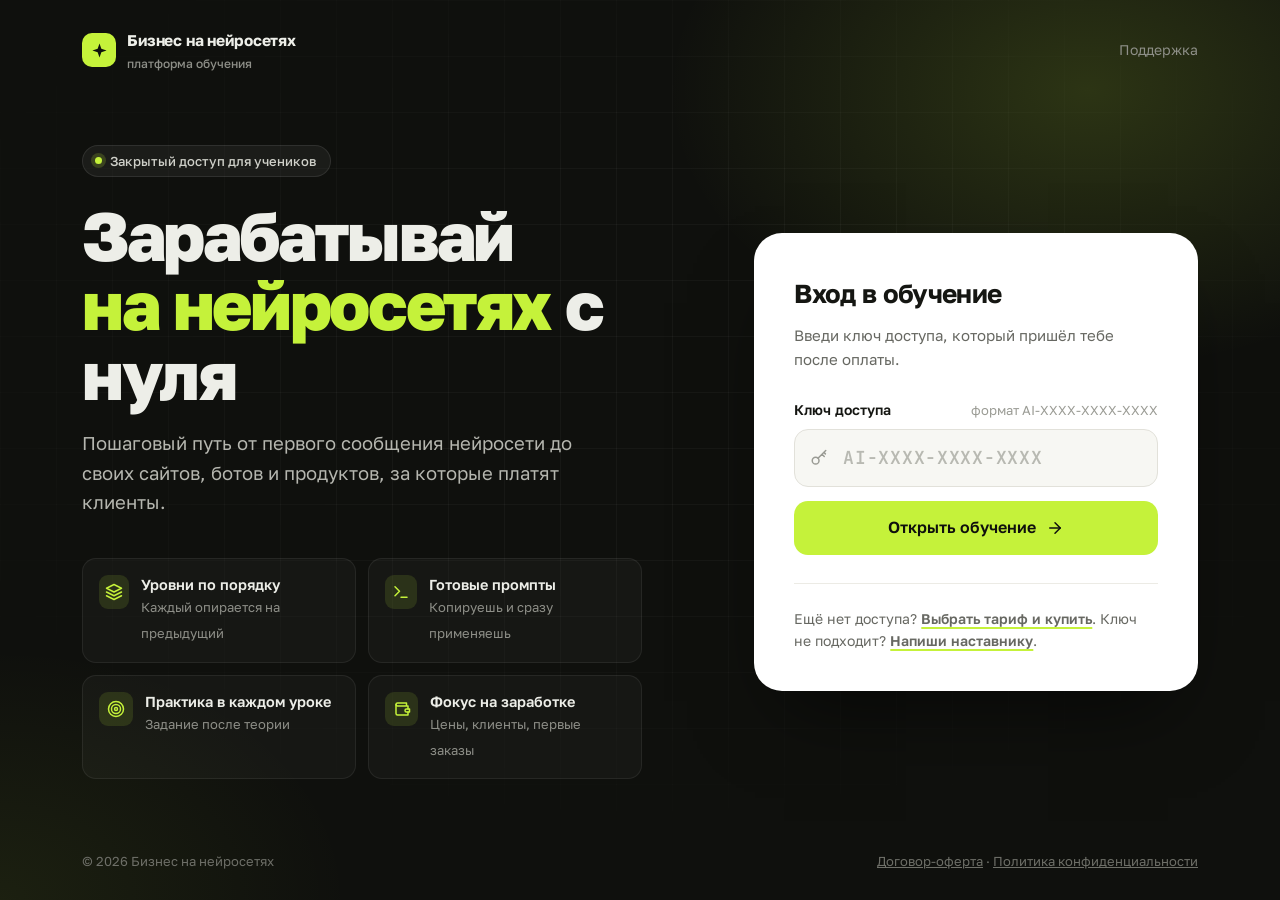
==== commit 7558382a: "Договор-оферта, политика ПДн и согласие: обязательное принятие перед уроками, отметка в админке Co-A" ====
--- a/index.html
+++ b/index.html
@@ -127,6 +127,25 @@
 [data-theme="dark"] .login-help{border-color:var(--line);color:var(--muted)}
 .login-help a{color:inherit;font-weight:600;text-decoration:underline;text-underline-offset:3px;text-decoration-color:var(--accent);text-decoration-thickness:2px}
 .gate-foot{display:flex;justify-content:space-between;gap:16px;padding-bottom:28px;font-size:13px;color:#6E6F68}
+.gate-foot a{color:inherit}
+/* экран принятия договора */
+.accept-main{flex:1;display:flex;align-items:center;justify-content:center;padding-top:40px;padding-bottom:40px}
+.accept-card{max-width:620px;width:100%}
+.accept-card .step{display:inline-block;font-size:12.5px;font-weight:600;letter-spacing:.06em;text-transform:uppercase;color:#676862;margin-bottom:10px}
+.accept-terms{list-style:none;margin:0 0 24px;padding:18px 20px;border-radius:16px;background:#F7F7F3;border:1px solid #ECEBE5;display:grid;gap:10px;font-size:14.5px;line-height:1.5;color:#3A3B36}
+[data-theme="dark"] .accept-terms{background:var(--bg);border-color:var(--line);color:var(--muted)}
+.accept-terms li{display:flex;gap:10px;align-items:flex-start}
+.accept-terms li svg{flex:none;margin-top:3px;color:#7FA312}
+.check{display:flex;gap:12px;align-items:flex-start;padding:14px 16px;border:1.5px solid #E2E1DA;border-radius:14px;cursor:pointer;font-size:15px;line-height:1.5;margin-bottom:10px;transition:border-color .15s,background .15s}
+[data-theme="dark"] .check{border-color:var(--line-strong)}
+.check:hover{border-color:#B8B9B2}
+.check:has(input:checked){border-color:#151612;background:rgba(197,242,58,.12)}
+[data-theme="dark"] .check:has(input:checked){border-color:var(--accent)}
+.check input{flex:none;width:20px;height:20px;margin:2px 0 0;accent-color:#151612;cursor:pointer}
+[data-theme="dark"] .check input{accent-color:var(--accent)}
+.check a{color:inherit;font-weight:600;text-decoration:underline;text-underline-offset:3px;text-decoration-color:var(--accent);text-decoration-thickness:2px}
+.accept-card .btn:disabled{opacity:.45;cursor:not-allowed}
+.accept-note{margin:14px 0 0;font-size:13px;color:#8A8B84;line-height:1.5}
 @media (max-width:960px){
   .gate-main{display:flex;flex-direction:column;align-items:stretch;gap:0;padding-top:32px}
   .gate-intro{display:contents}
@@ -440,7 +459,7 @@
 .toast.show{opacity:1;transform:translate(-50%,0)}
 .toast i{width:22px;height:22px;border-radius:50%;background:var(--accent);color:var(--on-accent);display:grid;place-items:center}
 </style>
-<script src="config.js?v=10"></script>
+<script src="config.js?v=14"></script>
 </head>
 <body>
 
@@ -478,7 +497,36 @@
       <div class="login-help">Ещё нет доступа? <a href="buy.html">Выбрать тариф и купить</a>. Ключ не подходит? <a class="contact-link" href="#" target="_blank" rel="noopener">Напиши наставнику</a>.</div>
     </div>
   </div>
-  <footer class="gate-foot"><span>© <span id="year"></span> Бизнес на нейросетях</span><span>Материалы курса доступны только ученикам</span></footer>
+  <footer class="gate-foot"><span>© <span id="year"></span> Бизнес на нейросетях</span><span><a href="oferta.html" target="_blank">Договор-оферта</a> · <a href="privacy.html" target="_blank">Политика конфиденциальности</a></span></footer>
+</section>
+
+<section class="gate hidden" id="acceptScreen">
+  <header class="gate-top">
+    <div class="logo"><span class="logo-mark" data-icon="spark"></span><span>Бизнес на нейросетях<small>платформа обучения</small></span></div>
+    <a class="help contact-link" href="#" target="_blank" rel="noopener">Поддержка</a>
+  </header>
+  <div class="gate-main accept-main">
+    <div class="login-card accept-card">
+      <span class="step">Последний шаг перед уроками</span>
+      <h2 id="acceptTitle">Подтверди условия обучения</h2>
+      <p>Прочитай документы по ссылкам и отметь обе галочки. Это нужно один раз.</p>
+      <ul class="accept-terms" id="acceptTerms">
+        <li>Ключ доступа личный: его нельзя передавать другим людям.</li>
+        <li>Материалы уроков нельзя копировать и распространять. Шаблоны, промпты и код можно использовать в работе для своих клиентов.</li>
+        <li>Доход зависит от твоих действий: курс даёт знания и инструменты, но не гарантирует заработок.</li>
+        <li>Возврат возможен по правилам раздела 9 договора.</li>
+      </ul>
+      <form id="acceptForm" novalidate>
+        <label class="check"><input type="checkbox" id="agreeOffer"><span>Мне исполнилось 18 лет. Я прочитал(а) и принимаю условия <a href="oferta.html" target="_blank">Договора-оферты</a></span></label>
+        <label class="check"><input type="checkbox" id="agreePd"><span>Я даю <a href="consent.html" target="_blank">согласие на обработку персональных данных</a> на условиях <a href="privacy.html" target="_blank">Политики обработки персональных данных</a></span></label>
+        <button class="btn btn-accent btn-lg" id="acceptBtn" type="submit" disabled>Принять и перейти к урокам</button>
+        <div class="gate-error" id="acceptError" role="alert"></div>
+      </form>
+      <p class="accept-note">Нажимая кнопку, ты заключаешь договор на условиях оферты. Дата, время и версия документов сохраняются.</p>
+      <div class="login-help">Не тот ключ? <a href="#" id="acceptExit">Выйти и ввести другой</a>.</div>
+    </div>
+  </div>
+  <footer class="gate-foot"><span>© 2026 Бизнес на нейросетях</span><span>Документы открываются в новой вкладке</span></footer>
 </section>
 
 <div class="app hidden" id="app">
@@ -600,6 +648,39 @@
 
 function showGate(){ $("boot").classList.add("hidden"); $("gate").classList.remove("hidden"); }
 
+// ---------- принятие договора-оферты и согласия на обработку ПДн ----------
+// без двух галочек сервер не отдаёт уроки, поэтому этот экран нельзя пропустить
+function enter(data, key){ data.needs_accept ? showAccept(data, key) : start(data, key); }
+function showAccept(data, key){
+  $("boot").classList.add("hidden"); $("gate").classList.add("hidden"); $("app").classList.add("hidden");
+  $("acceptScreen").classList.remove("hidden");
+  const name = (data.name || "").trim().split(/\s+/)[0];
+  $("acceptTitle").textContent = (name ? name + ", подтверди" : "Подтверди") + " условия обучения";
+  const form = $("acceptForm"), btn = $("acceptBtn"), a = $("agreeOffer"), b = $("agreePd");
+  const sync = () => { btn.disabled = !(a.checked && b.checked); $("acceptError").textContent = ""; };
+  a.onchange = b.onchange = sync; sync();
+  form.onsubmit = async e => {
+    e.preventDefault();
+    if(!(a.checked && b.checked)) return;
+    btn.disabled = true; btn.innerHTML = '<span class="spinner"></span>Сохраняем…';
+    try {
+      const res = await fetch(API + "/api/accept", {method:"POST", headers:{"Content-Type":"application/json"},
+        body: JSON.stringify({key, version: data.docs_version, agree_offer: true, agree_pd: true})});
+      const r = await res.json().catch(() => ({}));
+      if(!res.ok) throw new Error(r.detail || "Не получилось сохранить. Попробуй ещё раз.");
+      const fresh = await login(key);
+      $("acceptScreen").classList.add("hidden");
+      enter(fresh, key);
+    } catch(ex){
+      btn.innerHTML = "Принять и перейти к урокам" + icon("right", 18); btn.disabled = false;
+      $("acceptError").innerHTML = icon("alert", 16) + "<span>" + esc(ex.message === "Failed to fetch" ? "Нет связи с сервером. Проверь интернет." : ex.message) + "</span>";
+    }
+  };
+}
+$("acceptBtn").innerHTML = "Принять и перейти к урокам" + icon("right", 18);
+$("acceptTerms").querySelectorAll("li").forEach(li => li.insertAdjacentHTML("afterbegin", icon("check", 16)));
+$("acceptExit").addEventListener("click", e => { e.preventDefault(); store.del("courseKey"); location.hash = ""; location.reload(); });
+
 // ---------- форма входа ----------
 const keyInput = $("keyInput");
 function normKey(v){
@@ -620,7 +701,7 @@
   if(!key){ err("Вставь ключ, который пришёл после оплаты."); keyInput.focus(); return; }
   const btn = $("keyBtn");
   btn.disabled = true; btn.innerHTML = '<span class="spinner"></span>Проверяем ключ…'; $("gateError").textContent = "";
-  try { const data = await login(key); store.set("courseKey", key); start(data, key); }
+  try { const data = await login(key); store.set("courseKey", key); enter(data, key); }
   catch(ex){ err(ex.message === "Failed to fetch" ? "Нет связи с сервером. Проверь интернет и попробуй ещё раз." : ex.message); }
   finally { btn.disabled = false; btn.innerHTML = "Открыть обучение" + icon("right", 18); }
 });
@@ -928,7 +1009,7 @@
   const saved = store.get("courseKey");
   if(!saved){ showGate(); return; }
   keyInput.value = saved;
-  try { start(await login(saved), saved); }
+  try { enter(await login(saved), saved); }
   catch(e){
     if(e.status === 403) store.del("courseKey");
     showGate();
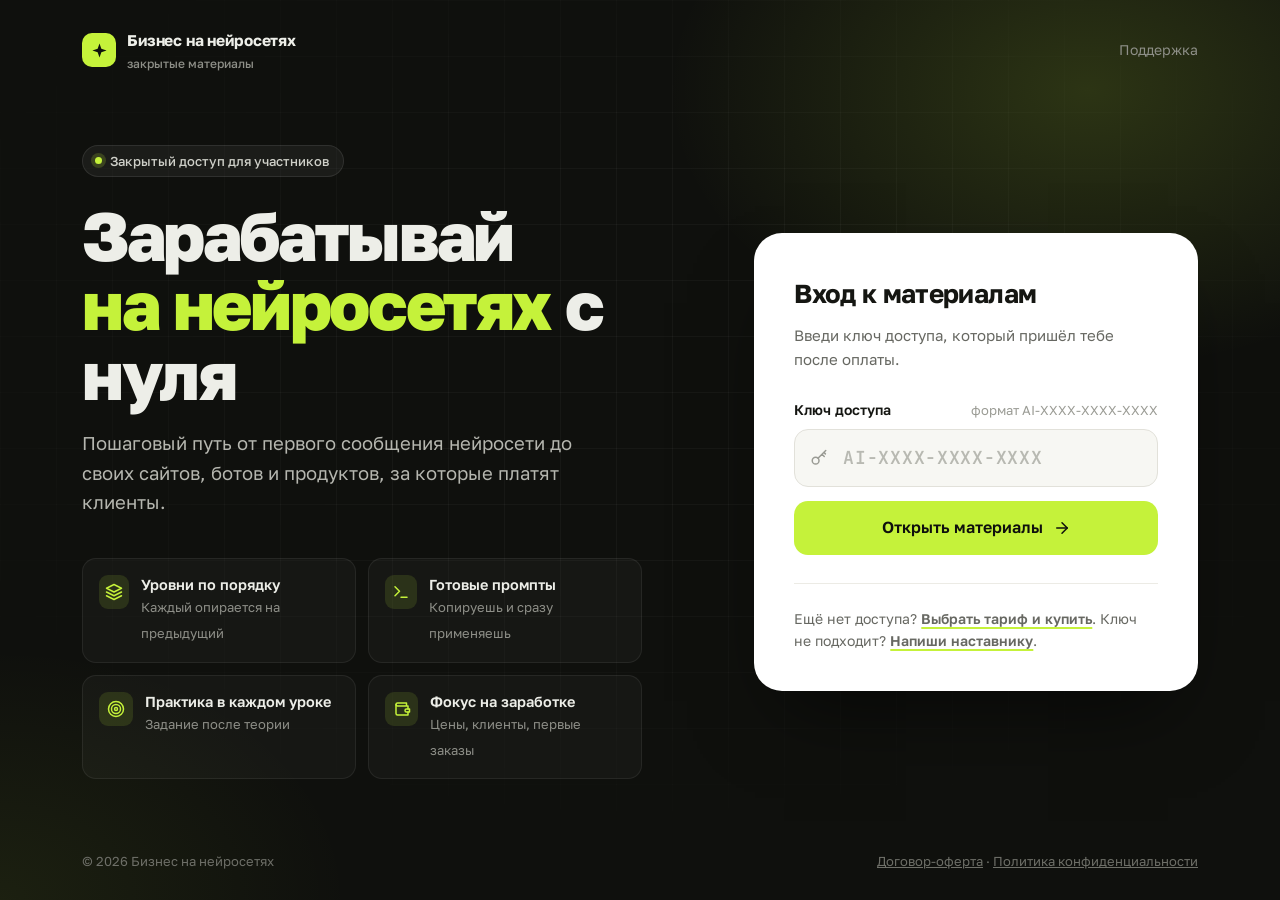
==== commit 762690cf: "ID участника вместо имени и телефона; «материалы» вместо «курса» и «обучения» на сайте, в документах" ====
--- a/index.html
+++ b/index.html
@@ -4,9 +4,9 @@
 <meta charset="utf-8">
 <meta name="viewport" content="width=device-width, initial-scale=1, viewport-fit=cover">
 <meta name="robots" content="noindex">
-<meta name="description" content="Закрытая платформа обучения «Бизнес на нейросетях»">
+<meta name="description" content="Закрытая платформа материалов «Бизнес на нейросетях»">
 <meta name="theme-color" content="#0F100D">
-<title>Бизнес на нейросетях · обучение</title>
+<title>Бизнес на нейросетях · материалы</title>
 <link rel="icon" href="data:image/svg+xml,%3Csvg xmlns='http://www.w3.org/2000/svg' viewBox='0 0 32 32'%3E%3Crect width='32' height='32' rx='9' fill='%230F100D'/%3E%3Cpath d='M16 6l2.3 6.7L25 15l-6.7 2.3L16 24l-2.3-6.7L7 15l6.7-2.3z' fill='%23C5F23A'/%3E%3C/svg%3E">
 <link rel="preconnect" href="https://fonts.googleapis.com">
 <link rel="preconnect" href="https://fonts.gstatic.com" crossorigin>
@@ -463,16 +463,16 @@
 </head>
 <body>
 
-<div class="boot" id="boot"><div class="boot-inner"><div class="spinner"></div>Загружаем обучение…</div></div>
+<div class="boot" id="boot"><div class="boot-inner"><div class="spinner"></div>Загружаем материалы…</div></div>
 
 <section class="gate hidden" id="gate">
   <header class="gate-top">
-    <div class="logo"><span class="logo-mark" data-icon="spark"></span><span>Бизнес на нейросетях<small>платформа обучения</small></span></div>
+    <div class="logo"><span class="logo-mark" data-icon="spark"></span><span>Бизнес на нейросетях<small>закрытые материалы</small></span></div>
     <a class="help contact-link" href="#" target="_blank" rel="noopener">Поддержка</a>
   </header>
   <div class="gate-main">
     <div class="gate-intro">
-      <span class="badge-live"><i></i>Закрытый доступ для учеников</span>
+      <span class="badge-live"><i></i>Закрытый доступ для участников</span>
       <h1>Зарабатывай <em>на&nbsp;нейросетях</em> с нуля</h1>
       <p class="gate-lead">Пошаговый путь от первого сообщения нейросети до своих сайтов, ботов и продуктов, за которые платят клиенты.</p>
       <ul class="features">
@@ -483,7 +483,7 @@
       </ul>
     </div>
     <div class="login-card">
-      <h2>Вход в обучение</h2>
+      <h2>Вход к материалам</h2>
       <p>Введи ключ доступа, который пришёл тебе после оплаты.</p>
       <form id="keyForm" novalidate>
         <label class="field-label" for="keyInput">Ключ доступа <span>формат AI-XXXX-XXXX-XXXX</span></label>
@@ -491,7 +491,7 @@
           <span data-icon="key"></span>
           <input class="key-input" id="keyInput" autocomplete="off" autocapitalize="characters" spellcheck="false" placeholder="AI-XXXX-XXXX-XXXX" maxlength="40" aria-describedby="gateError">
         </div>
-        <button class="btn btn-accent btn-lg" id="keyBtn" type="submit">Открыть обучение</button>
+        <button class="btn btn-accent btn-lg" id="keyBtn" type="submit">Открыть материалы</button>
         <div class="gate-error" id="gateError" role="alert"></div>
       </form>
       <div class="login-help">Ещё нет доступа? <a href="buy.html">Выбрать тариф и купить</a>. Ключ не подходит? <a class="contact-link" href="#" target="_blank" rel="noopener">Напиши наставнику</a>.</div>
@@ -502,18 +502,18 @@
 
 <section class="gate hidden" id="acceptScreen">
   <header class="gate-top">
-    <div class="logo"><span class="logo-mark" data-icon="spark"></span><span>Бизнес на нейросетях<small>платформа обучения</small></span></div>
+    <div class="logo"><span class="logo-mark" data-icon="spark"></span><span>Бизнес на нейросетях<small>закрытые материалы</small></span></div>
     <a class="help contact-link" href="#" target="_blank" rel="noopener">Поддержка</a>
   </header>
   <div class="gate-main accept-main">
     <div class="login-card accept-card">
       <span class="step">Последний шаг перед уроками</span>
-      <h2 id="acceptTitle">Подтверди условия обучения</h2>
+      <h2 id="acceptTitle">Подтверди условия доступа</h2>
       <p>Прочитай документы по ссылкам и отметь обе галочки. Это нужно один раз.</p>
       <ul class="accept-terms" id="acceptTerms">
         <li>Ключ доступа личный: его нельзя передавать другим людям.</li>
         <li>Материалы уроков нельзя копировать и распространять. Шаблоны, промпты и код можно использовать в работе для своих клиентов.</li>
-        <li>Доход зависит от твоих действий: курс даёт знания и инструменты, но не гарантирует заработок.</li>
+        <li>Доход зависит от твоих действий: материалы дают знания и инструменты, но не гарантирует заработок.</li>
         <li>Возврат возможен по правилам раздела 9 договора.</li>
       </ul>
       <form id="acceptForm" novalidate>
@@ -530,11 +530,11 @@
 </section>
 
 <div class="app hidden" id="app">
-  <aside class="side" id="side" aria-label="Программа курса">
+  <aside class="side" id="side" aria-label="Содержание материалов">
     <div class="side-top">
-      <a class="logo" href="#"><span class="logo-mark" data-icon="spark"></span><span>Бизнес на нейросетях<small>платформа обучения</small></span></a>
+      <a class="logo" href="#"><span class="logo-mark" data-icon="spark"></span><span>Бизнес на нейросетях<small>закрытые материалы</small></span></a>
       <div class="me"><span class="avatar" id="avatar"></span><div><div class="me-name" id="meName"></div><div class="me-tariff" id="meTariff"></div></div></div>
-      <div class="prog"><div class="prog-row"><span>Прогресс курса</span><b id="progText"></b></div><div class="bar"><span id="progBar"></span></div></div>
+      <div class="prog"><div class="prog-row"><span>Прогресс изучения</span><b id="progText"></b></div><div class="bar"><span id="progBar"></span></div></div>
     </div>
     <div class="side-scroll">
       <div class="side-label">Программа</div>
@@ -584,6 +584,7 @@
 const P = {
   spark:'<path d="M12 2l2.6 7.4L22 12l-7.4 2.6L12 22l-2.6-7.4L2 12l7.4-2.6z" fill="currentColor" stroke="none"/>',
   check:'<polyline points="20 6 9 17 4 12"/>',
+  user:'<path d="M20 21v-2a4 4 0 0 0-4-4H8a4 4 0 0 0-4 4v2"/><circle cx="12" cy="7" r="4"/>',
   lock:'<rect x="4" y="11" width="16" height="10" rx="2"/><path d="M8 11V7a4 4 0 0 1 8 0v4"/>',
   clock:'<circle cx="12" cy="12" r="9"/><polyline points="12 7 12 12 15 14"/>',
   right:'<line x1="5" y1="12" x2="19" y2="12"/><polyline points="12 5 19 12 12 19"/>',
@@ -638,9 +639,9 @@
   OPEN = ALL.filter(x => x.allowed && x.ready);
   doneKey = "done:" + key;
   try { done = JSON.parse(store.get(doneKey) || "{}") || {}; } catch(e){ done = {}; }
-  const name = (data.name || "").trim();
-  $("avatar").textContent = (name ? name.split(/\s+/).map(w => w[0]).slice(0, 2).join("") : "У").toUpperCase();
-  $("meName").textContent = name || "Ученик";
+  $("avatar").innerHTML = icon("user", 18);
+  $("meName").textContent = "ID " + (data.uid || "—");
+  $("meName").title = "Твой ID участника. Назови его наставнику, если нужна помощь";
   $("meTariff").textContent = "Тариф «" + data.tariff_name + "»";
   $("boot").classList.add("hidden"); $("gate").classList.add("hidden"); $("app").classList.remove("hidden");
   route();
@@ -654,8 +655,6 @@
 function showAccept(data, key){
   $("boot").classList.add("hidden"); $("gate").classList.add("hidden"); $("app").classList.add("hidden");
   $("acceptScreen").classList.remove("hidden");
-  const name = (data.name || "").trim().split(/\s+/)[0];
-  $("acceptTitle").textContent = (name ? name + ", подтверди" : "Подтверди") + " условия обучения";
   const form = $("acceptForm"), btn = $("acceptBtn"), a = $("agreeOffer"), b = $("agreePd");
   const sync = () => { btn.disabled = !(a.checked && b.checked); $("acceptError").textContent = ""; };
   a.onchange = b.onchange = sync; sync();
@@ -703,12 +702,12 @@
   btn.disabled = true; btn.innerHTML = '<span class="spinner"></span>Проверяем ключ…'; $("gateError").textContent = "";
   try { const data = await login(key); store.set("courseKey", key); enter(data, key); }
   catch(ex){ err(ex.message === "Failed to fetch" ? "Нет связи с сервером. Проверь интернет и попробуй ещё раз." : ex.message); }
-  finally { btn.disabled = false; btn.innerHTML = "Открыть обучение" + icon("right", 18); }
+  finally { btn.disabled = false; btn.innerHTML = "Открыть материалы" + icon("right", 18); }
 });
-$("keyBtn").innerHTML = "Открыть обучение" + icon("right", 18);
+$("keyBtn").innerHTML = "Открыть материалы" + icon("right", 18);
 
 $("logoutBtn").addEventListener("click", () => {
-  if(!confirm("Выйти из обучения? Чтобы войти снова, понадобится ключ.")) return;
+  if(!confirm("Выйти из личного кабинета? Чтобы войти снова, понадобится ключ.")) return;
   store.del("courseKey"); location.hash = ""; location.reload();
 });
 
@@ -782,8 +781,7 @@
   const count = OPEN.filter(x => done[x.id]).length;
   const pct = OPEN.length ? Math.round(count / OPEN.length * 100) : 0;
   const next = OPEN.find(x => !done[x.id]);
-  const first = (ME.name || "").trim().split(/\s+/)[0];
-  const title = count === 0 ? (first ? `Привет, ${esc(first)}!` : "Добро пожаловать!") : next ? (first ? `${esc(first)}, продолжим?` : "Продолжим?") : "Все уроки пройдены";
+  const title = count === 0 ? "Добро пожаловать!" : next ? "Продолжим?" : "Все уроки пройдены";
   const lead = !OPEN.length ? "Первые уроки появятся совсем скоро. Мы напишем, когда они будут готовы."
     : count === 0 ? "Проходи уровни по порядку: каждый следующий опирается на предыдущий. Начни с первого урока, это займёт несколько минут."
     : next ? "Хороший темп. Продолжай с того места, где остановился." : "Ты прошёл все открытые уроки. Новые появятся здесь, как только будут готовы.";
@@ -798,7 +796,7 @@
       <span class="chip">${icon("spark",12)}Тариф «${esc(ME.tariff_name)}»</span>
       <h1>${title}</h1>
       <p>${lead}</p>
-      ${next ? `<a class="btn btn-accent btn-lg" href="#lesson-${esc(next.id)}">${count ? "Продолжить обучение" : "Начать обучение"}${icon("right",18)}</a>
+      ${next ? `<a class="btn btn-accent btn-lg" href="#lesson-${esc(next.id)}">${count ? "Продолжить" : "Начать с первого урока"}${icon("right",18)}</a>
       <div class="hero-next">Следующий урок: <b>${num(next.id) ? num(next.id) + " · " : ""}${esc(next.title)}</b></div>` : ""}
     </div>
     <div class="ring" role="img" aria-label="Пройдено ${pct}%">
@@ -812,7 +810,7 @@
     <div class="stat"><b>${levelsTotal}</b><span>${plural(levelsTotal,"уровень","уровня","уровней")} в программе</span></div>
   </div>
 
-  <div class="sec-head"><div><h2>Программа курса</h2><p>${levelsTotal} ${plural(levelsTotal,"уровень","уровня","уровней")} · ${lessonsTotal} ${plural(lessonsTotal,"урок","урока","уроков")} · от новичка до профи</p></div></div>
+  <div class="sec-head"><div><h2>Содержание материалов</h2><p>${levelsTotal} ${plural(levelsTotal,"уровень","уровня","уровней")} · ${lessonsTotal} ${plural(lessonsTotal,"урок","урока","уроков")} · от новичка до профи</p></div></div>
   <div class="levels">${LEVELS.map(l => {
     const s = levelState(l);
     const target = s.open.length ? "#lesson-" + (s.open.find(x => !done[x.id]) || s.open[0]).id : s.state === "locked" ? "#locked-" + s.locked[0].id : "";
@@ -829,10 +827,10 @@
     const inner = `<span class="lcard-num">${esc(l.n)}</span><div><div class="lcard-top"><h3>${esc(l.name)}</h3>${chip}${partLock}</div><p>${esc(l.desc)}</p><div class="lcard-foot">${foot}</div></div>`;
     return target ? `<a class="${cls}" href="${target}">${inner}<span class="lcard-go">${icon("right",16)}</span></a>` : `<div class="${cls}">${inner}<span></span></div>`;
   }).join("")}</div>
-  ${anyLocked ? `<section class="upsell"><div><h3>Открой весь курс</h3><p>Часть уроков доступна на ${lockedTariffs.length > 1 ? "старших тарифах" : "тарифе «" + esc(lockedTariffs[0]) + "»"}. Ключ останется тем же, доступ обновится сразу после оплаты.</p></div><button class="btn btn-lg" type="button" data-upgrade="">Повысить тариф${icon("right",18)}</button></section>` : ""}`;
+  ${anyLocked ? `<section class="upsell"><div><h3>Открой все материалы</h3><p>Часть уроков доступна на ${lockedTariffs.length > 1 ? "старших тарифах" : "тарифе «" + esc(lockedTariffs[0]) + "»"}. Ключ останется тем же, доступ обновится сразу после оплаты.</p></div><button class="btn btn-lg" type="button" data-upgrade="">Повысить тариф${icon("right",18)}</button></section>` : ""}`;
   requestAnimationFrame(() => requestAnimationFrame(() => { const r = view.querySelector(".ring-val"); if(r) r.style.strokeDashoffset = C * (1 - pct / 100); }));
-  crumbs([{t:"Программа курса"}]);
-  document.title = "Бизнес на нейросетях · обучение";
+  crumbs([{t:"Содержание материалов"}]);
+  document.title = "Бизнес на нейросетях · материалы";
 }
 
 // ---------- закрытый урок ----------
@@ -848,7 +846,7 @@
     ${more.length ? `<div class="locked-list"><h4>Также откроется в тарифе «${esc(x.min_tariff)}»</h4><ul>${more.slice(0, 6).map(m => `<li>${icon("check",15)}<span>${esc(m.title)}</span></li>`).join("")}${more.length > 6 ? `<li style="color:var(--muted)">${icon("spark",15)}<span>и ещё ${more.length - 6} ${plural(more.length - 6,"урок","урока","уроков")}</span></li>` : ""}</ul></div>` : ""}
     <div class="locked-actions"><button class="btn btn-dark btn-lg" type="button" data-upgrade="${esc(x.min_tariff)}">Повысить тариф${icon("right",18)}</button><a class="btn btn-ghost btn-lg" href="#">К программе</a></div>
   </div>`;
-  crumbs([{t:"Программа курса", h:"#"}, {t:x.lvl.name, h:"#"}, {t:x.title}]);
+  crumbs([{t:"Содержание материалов", h:"#"}, {t:x.lvl.name, h:"#"}, {t:x.title}]);
   document.title = x.title + " · Бизнес на нейросетях";
 }
 
@@ -892,7 +890,7 @@
     store.set(doneKey, JSON.stringify(done));
     paint(); renderNav(id);
   });
-  crumbs([{t:"Программа курса", h:"#"}, {t:lvlName, h:"#"}, {t:(num(x.id) ? num(x.id) + " " : "") + x.title}]);
+  crumbs([{t:"Содержание материалов", h:"#"}, {t:lvlName, h:"#"}, {t:(num(x.id) ? num(x.id) + " " : "") + x.title}]);
   document.title = x.title + " · Бизнес на нейросетях";
 }
 
@@ -986,7 +984,7 @@
   $("upSum").textContent = rub(diff);
   $("upPay").innerHTML = "Оплатить через наставника" + icon("right",18);
   const msg = `Здравствуйте! Хочу перейти с тарифа «${ME.tariff_name}» на тариф «${t.name}». Доплата ${rub(diff)}.` +
-    (ME.name ? `\nИмя: ${ME.name}` : "") + `\nМой ключ: ${KEY}\nПодскажите, как оплатить.`;
+    `\nМой ID участника: ${ME.uid}\nПодскажите, как оплатить.`;
   $("upPay").href = CONTACT.replace(/\/$/, "") + "?text=" + encodeURIComponent(msg);
 }
 function closeUpgrade(){ $("upModal").classList.add("hidden"); document.body.style.overflow = ""; }
@@ -1013,7 +1011,7 @@
   catch(e){
     if(e.status === 403) store.del("courseKey");
     showGate();
-    if(e.message === "Failed to fetch") $("gateError").innerHTML = icon("alert",16) + "<span>Нет связи с сервером. Проверь интернет и нажми «Открыть обучение».</span>";
+    if(e.message === "Failed to fetch") $("gateError").innerHTML = icon("alert",16) + "<span>Нет связи с сервером. Проверь интернет и нажми «Открыть материалы».</span>";
   }
 })();
 </script>
